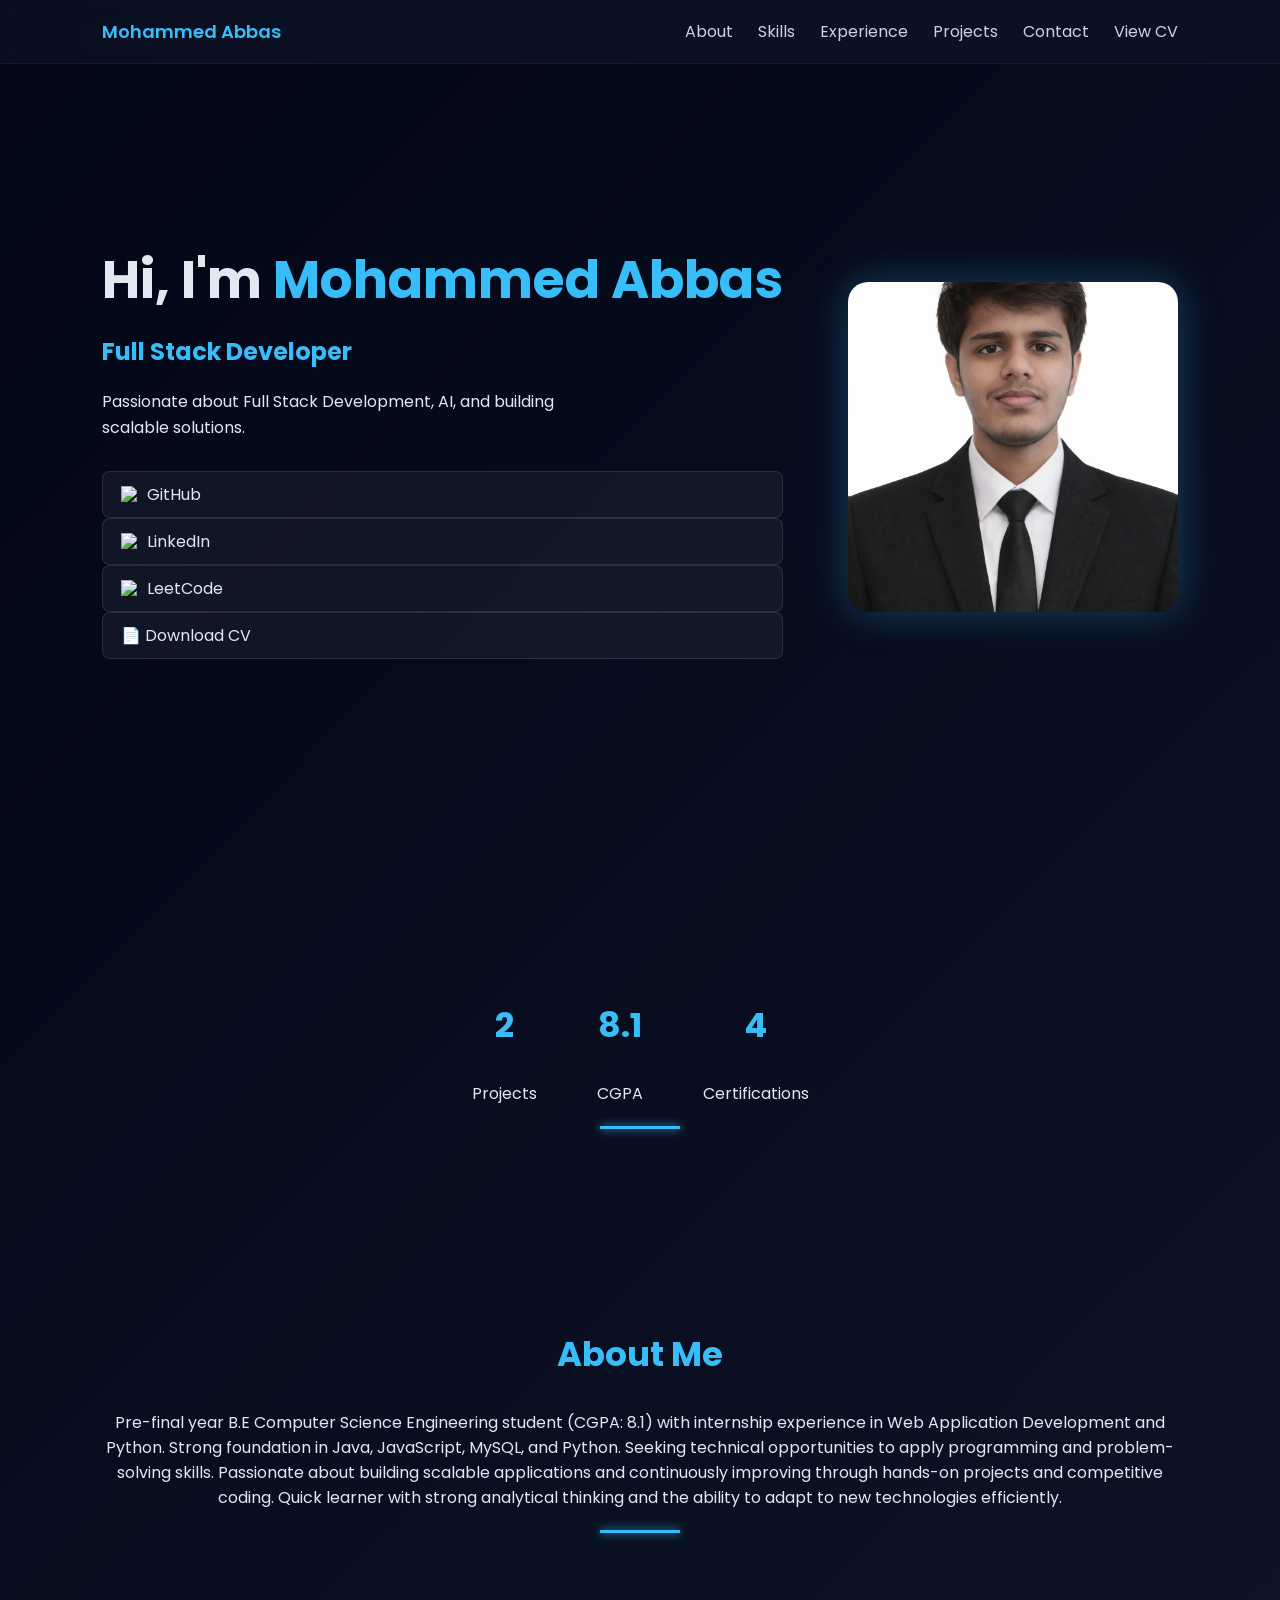
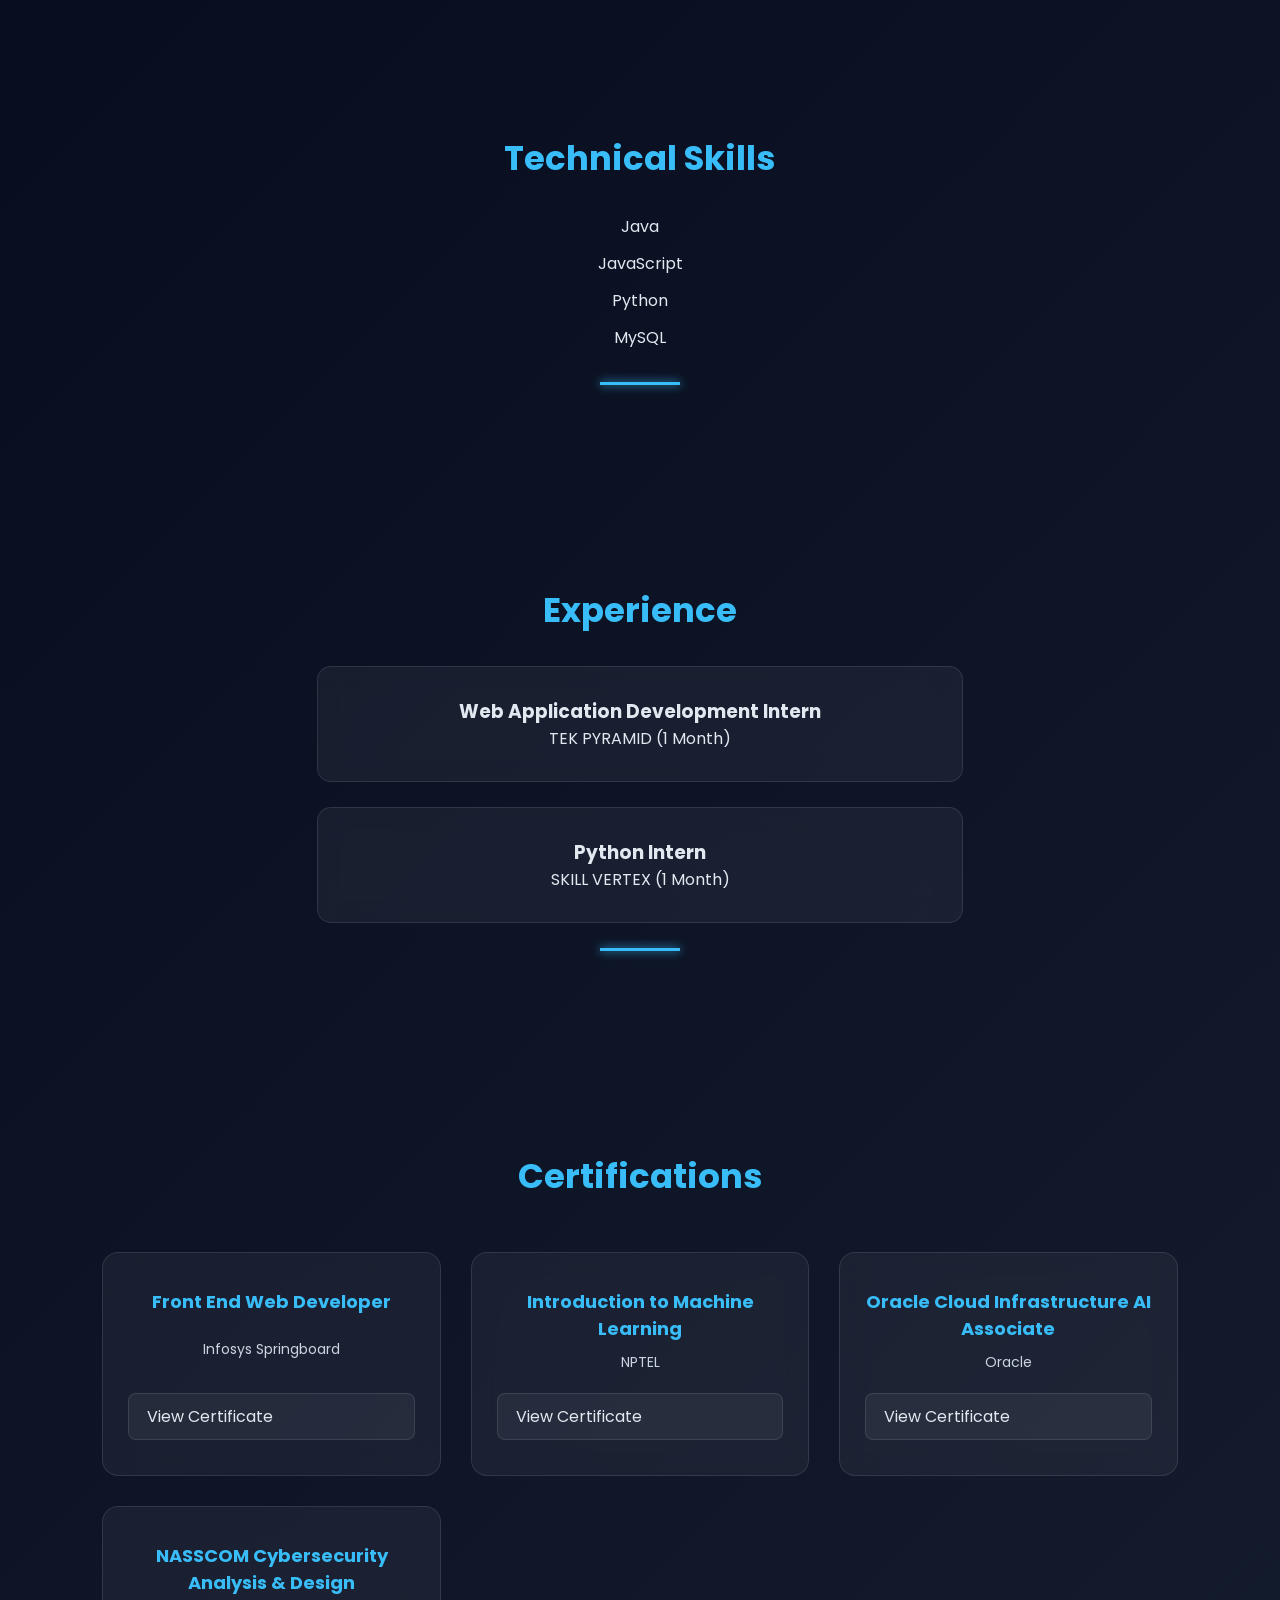
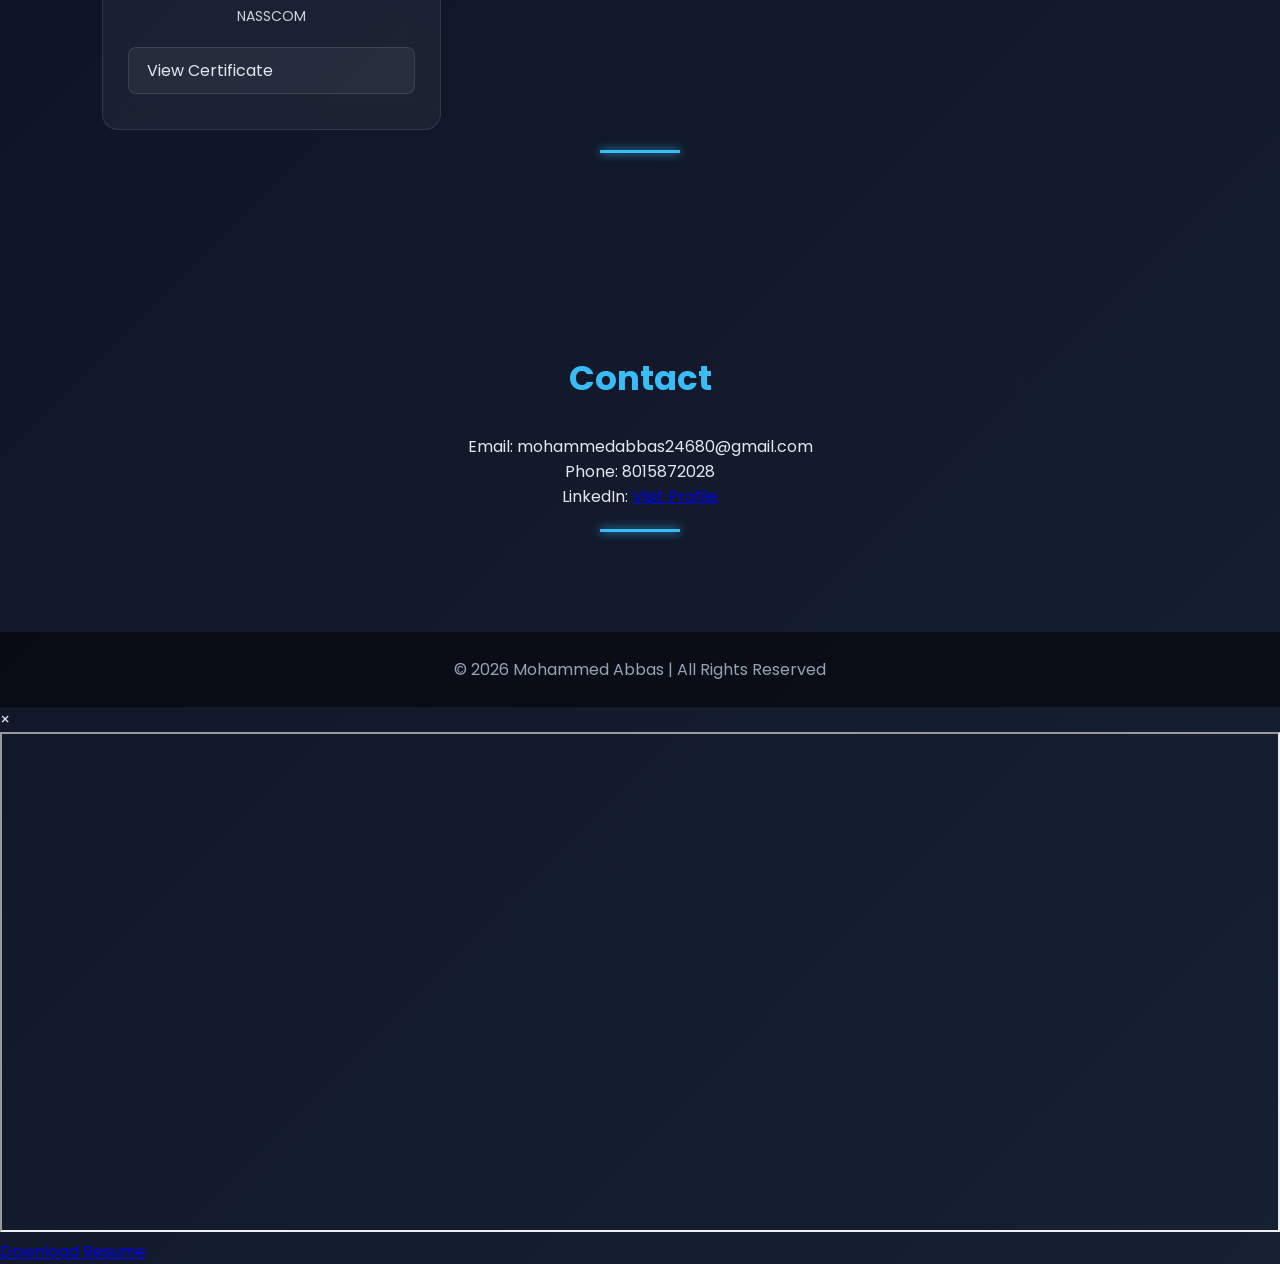
==== index.html @ f91d0873 "Add files via upload" ====
<!DOCTYPE html>
<html lang="en">
<head>
<meta charset="UTF-8">
<meta name="viewport" content="width=device-width, initial-scale=1.0">
<title>Mohammed Abbas | Portfolio</title>
<link rel="stylesheet" href="style.css">
<link href="https://fonts.googleapis.com/css2?family=Poppins:wght@300;400;500;600;700&display=swap" rel="stylesheet">
</head>

<body>

<header>
  <div class="logo">Mohammed Abbas</div>
  <nav>
    <a href="#about">About</a>
    <a href="#skills">Skills</a>
    <a href="#experience">Experience</a>
    <a href="projects.html">Projects</a>
    <a href="#contact">Contact</a>
    <a href="resume.pdf" target="_blank" >View CV</a>
  </nav>
</header>

<section class="hero fade">
  <div class="hero-text">
    <h1>Hi, I'm <span>Mohammed Abbas</span></h1>
    <h2><span id="typing"></span></h2>
    <p>Passionate about Full Stack Development, AI, and building scalable solutions.</p>

    <div class="hero-buttons">
  <a href="https://github.com/mohammedabbas24680-sys" target="_blank" class="btn-dark">
    <img src="https://cdn.jsdelivr.net/gh/devicons/devicon/icons/github/github-original.svg" width="18">
    GitHub
  </a>

  <a href="https://www.linkedin.com/in/mohammed-abbas-a27957293/" target="_blank" class="btn-dark">
    <img src="https://cdn.jsdelivr.net/gh/devicons/devicon/icons/linkedin/linkedin-original.svg" width="18">
    LinkedIn
  </a>

  <a href="https://leetcode.com/u/1KxoAAm0fr/" target="_blank" class="btn-dark">
    <img src="https://upload.wikimedia.org/wikipedia/commons/1/19/LeetCode_logo_black.png" width="18">
    LeetCode
  </a>

  <a href="resume.pdf" download class="btn-dark">
    📄 Download CV
  </a>
</div>
  </div>

  <div class="hero-image">
    <img src="profile.png" alt="Mohammed Abbas">
  </div>
</section>
<section class="section">
  <div style="display:flex; justify-content:center; gap:60px; flex-wrap:wrap;">
    
    <div>
      <h2 class="counter" data-target="2"></h2>
      <p>Projects</p>
    </div>

    <div>
      <h2 class="counter" data-target="8.1"></h2>
      <p>CGPA</p>
    </div>

    <div>
      <h2 class="counter" data-target="4"></h2>
      <p>Certifications</p>
    </div>

  </div>
</section>

<section id="about" class="section fade">
  <h2>About Me</h2>
  <p>
    Pre-final year B.E Computer Science Engineering student (CGPA: 8.1) with internship experience in Web Application Development and Python.
    Strong foundation in Java, JavaScript, MySQL, and Python. Seeking technical opportunities to apply programming and problem-solving skills.
    Passionate about building scalable applications and continuously improving through hands-on projects and competitive coding.
    Quick learner with strong analytical thinking and the ability to adapt to new technologies efficiently.
 </p>
</section>

<section id="skills" class="section light fade">
  <h2>Technical Skills</h2>

  <div class="skill-bar">
    <p>Java</p>
    <div class="bar"><div class="progress" data-width="85%"></div></div>
  </div>

  <div class="skill-bar">
    <p>JavaScript</p>
    <div class="bar"><div class="progress" data-width="80%"></div></div>
  </div>

  <div class="skill-bar">
    <p>Python</p>
    <div class="bar"><div class="progress" data-width="75%"></div></div>
  </div>

  <div class="skill-bar">
    <p>MySQL</p>
    <div class="bar"><div class="progress" data-width="70%"></div></div>
  </div>

</section>

<section id="experience" class="section fade">
  <h2>Experience</h2>

  <div class="card">
    <h3>Web Application Development Intern</h3>
    <p>TEK PYRAMID (1 Month)</p>
  </div>

  <div class="card">
    <h3>Python Intern</h3>
    <p>SKILL VERTEX (1 Month)</p>
  </div>

</section>
<section class="section">
  <h2>Certifications</h2>

  <div class="cert-grid">

    <div class="cert-card">
      <h3>Front End Web Developer</h3>
      <p>Infosys Springboard</p>
      <a href="cert1.pdf" target="_blank" class="btn-dark">View Certificate</a>
    </div>

    <div class="cert-card">
      <h3>Introduction to Machine Learning</h3>
      <p>NPTEL</p>
      <a href="cert2.pdf" target="_blank" class="btn-dark">View Certificate</a>
    </div>

    <div class="cert-card">
      <h3>Oracle Cloud Infrastructure AI Associate</h3>
      <p>Oracle</p>
      <a href="cert3.pdf" target="_blank" class="btn-dark">View Certificate</a>
    </div>

    <div class="cert-card">
      <h3>NASSCOM Cybersecurity Analysis & Design</h3>
      <p>NASSCOM</p>
      <a href="cert4.pdf" target="_blank" class="btn-dark">View Certificate</a>
    </div>

  </div>
</section>

<!-- <section id="projects" class="section light fade">
  <h2>Projects</h2>

  <div class="card">
    <h3>Music Streaming Web Application</h3>
    <p>Built using React & Firebase with authentication and album management features.</p>
  </div>

  <div class="card">
    <h3>Smart Waste Segregation</h3>
    <p>Real-time sensor integration with dashboard APIs for waste segregation.</p>
  </div>

</section> -->

<section id="contact" class="section fade">
  <h2>Contact</h2>
  <p>Email: mohammedabbas24680@gmail.com</p>
  <p>Phone: 8015872028</p>
  <p>
    LinkedIn:
    <a href="https://linkedin.com/in/mohammed-abbas-a-27957293" target="_blank">
      Visit Profile
    </a>
  </p>
</section>

<footer>
  © 2026 Mohammed Abbas | All Rights Reserved
</footer>

<div class="modal" id="resumeModal">
  <div class="modal-content">
    <span class="close">&times;</span>
    <iframe src="resume.pdf" width="100%" height="500px"></iframe>
    <a href="resume.pdf" download class="btn">Download Resume</a>
  </div>
</div>

<script src="script.js"></script>
</body>
</html>
---- style.css ----
* {
  margin: 0;
  padding: 0;
  box-sizing: border-box;
  font-family: 'Poppins', sans-serif;
  scroll-behavior: smooth;
}

body {
  background: linear-gradient(-45deg, #0f172a, #0b1120, #1e293b, #020617);
  background-size: 400% 400%;
  animation: gradientBG 12s ease infinite;
  color: #e2e8f0;
}

@keyframes gradientBG {
  0% { background-position: 0% 50%; }
  50% { background-position: 100% 50%; }
  100% { background-position: 0% 50%; }
}

/* ===== GLASS NAVBAR ===== */

header {
  display: flex;
  justify-content: space-between;
  align-items: center;
  padding: 18px 8%;
  position: fixed;
  width: 100%;
  backdrop-filter: blur(12px);
  background: rgba(15, 23, 42, 0.6);
  border-bottom: 1px solid rgba(255,255,255,0.05);
  z-index: 1000;
}

.logo {
  font-weight: 600;
  font-size: 18px;
  color: #38bdf8;
}

nav {
  display: flex;
  gap: 25px;
}

nav a {
  text-decoration: none;
  color: #cbd5e1;
  transition: 0.3s;
}

nav a:hover {
  color: #38bdf8;
}

/* ===== HERO ===== */

.hero {
  min-height: 100vh;
  display: flex;
  align-items: center;
  justify-content: space-between;
  padding: 140px 8%;
  gap: 60px;
}

.hero-text h1 {
  font-size: 52px;
  margin-bottom: 15px;
}

.hero-text span {
  color: #38bdf8;
}

.hero-text h2 {
  color: #94a3b8;
  margin-bottom: 20px;
}

.hero-text p {
  max-width: 520px;
  margin-bottom: 30px;
  line-height: 1.6;
}

/* ===== GLOW BUTTONS ===== */

.btn-dark {
  display: flex;
  align-items: center;
  gap: 8px;
  padding: 10px 18px;
  border-radius: 8px;
  background: rgba(255,255,255,0.05);
  border: 1px solid rgba(255,255,255,0.1);
  color: #e2e8f0;
  text-decoration: none;
  transition: 0.3s;
}

.btn-dark:hover {
  background: #38bdf8;
  color: black;
  box-shadow: 0 0 15px #38bdf8;
  transform: translateY(-4px);
}

/* ===== FLOATING IMAGE ===== */

.hero-image img {
  width: 330px;
  height: 330px;
  object-fit: cover;
  border-radius: 20px;
  box-shadow: 0 0 40px rgba(56,189,248,0.3);
  animation: float 4s ease-in-out infinite;
}

@keyframes float {
  0% { transform: translateY(0px); }
  50% { transform: translateY(-20px); }
  100% { transform: translateY(0px); }
}

/* ===== SECTIONS ===== */

.section {
  padding: 100px 8%;
  text-align: center;
}

.section h2 {
  font-size: 34px;
  color: #38bdf8;
  margin-bottom: 30px;
}

/* ===== PREMIUM CARDS ===== */

.card {
  background: rgba(255,255,255,0.05);
  backdrop-filter: blur(12px);
  border: 1px solid rgba(255,255,255,0.1);
  padding: 30px;
  margin: 25px auto;
  width: 60%;
  border-radius: 14px;
  transition: 0.4s;
}

.card:hover {
  transform: translateY(-10px) scale(1.02);
  box-shadow: 0 0 25px rgba(56,189,248,0.3);
}
.progress {
  height: 12px;
  width: 0;
  background: linear-gradient(90deg, #38bdf8, #6366f1);
  box-shadow: 0 0 15px #38bdf8;
  transition: 2s;
}
.section::after {
  content: "";
  display: block;
  width: 80px;
  height: 3px;
  margin: 20px auto 0;
  background: #38bdf8;
  box-shadow: 0 0 10px #38bdf8;
}
.cert-grid {
  display: grid;
  grid-template-columns: repeat(auto-fit, minmax(280px, 1fr));
  gap: 30px;
  margin-top: 50px;
}

.cert-card {
  background: rgba(255,255,255,0.05);
  padding: 35px 25px;
  border-radius: 16px;
  backdrop-filter: blur(12px);
  border: 1px solid rgba(255,255,255,0.1);
  transition: 0.3s ease;
  display: flex;
  flex-direction: column;
  justify-content: space-between;
  min-height: 220px;
  text-align: center;
}

.cert-card h3 {
  font-size: 18px;
  margin-bottom: 10px;
  color: #38bdf8;
}

.cert-card p {
  font-size: 14px;
  margin-bottom: 20px;
  color: #cbd5e1;
}

.cert-card:hover {
  transform: translateY(-8px);
  box-shadow: 0 0 25px rgba(56,189,248,0.3);
}

/* ===== FOOTER ===== */

footer {
  text-align: center;
  padding: 25px;
  background: rgba(0,0,0,0.5);
  color: #94a3b8;
}

/* ===== RESPONSIVE ===== */

@media(max-width: 900px) {
  .hero {
    flex-direction: column;
    text-align: center;
  }

  .card {
    width: 90%;
  }

  .hero-image img {
    width: 250px;
    height: 250px;
  }
}
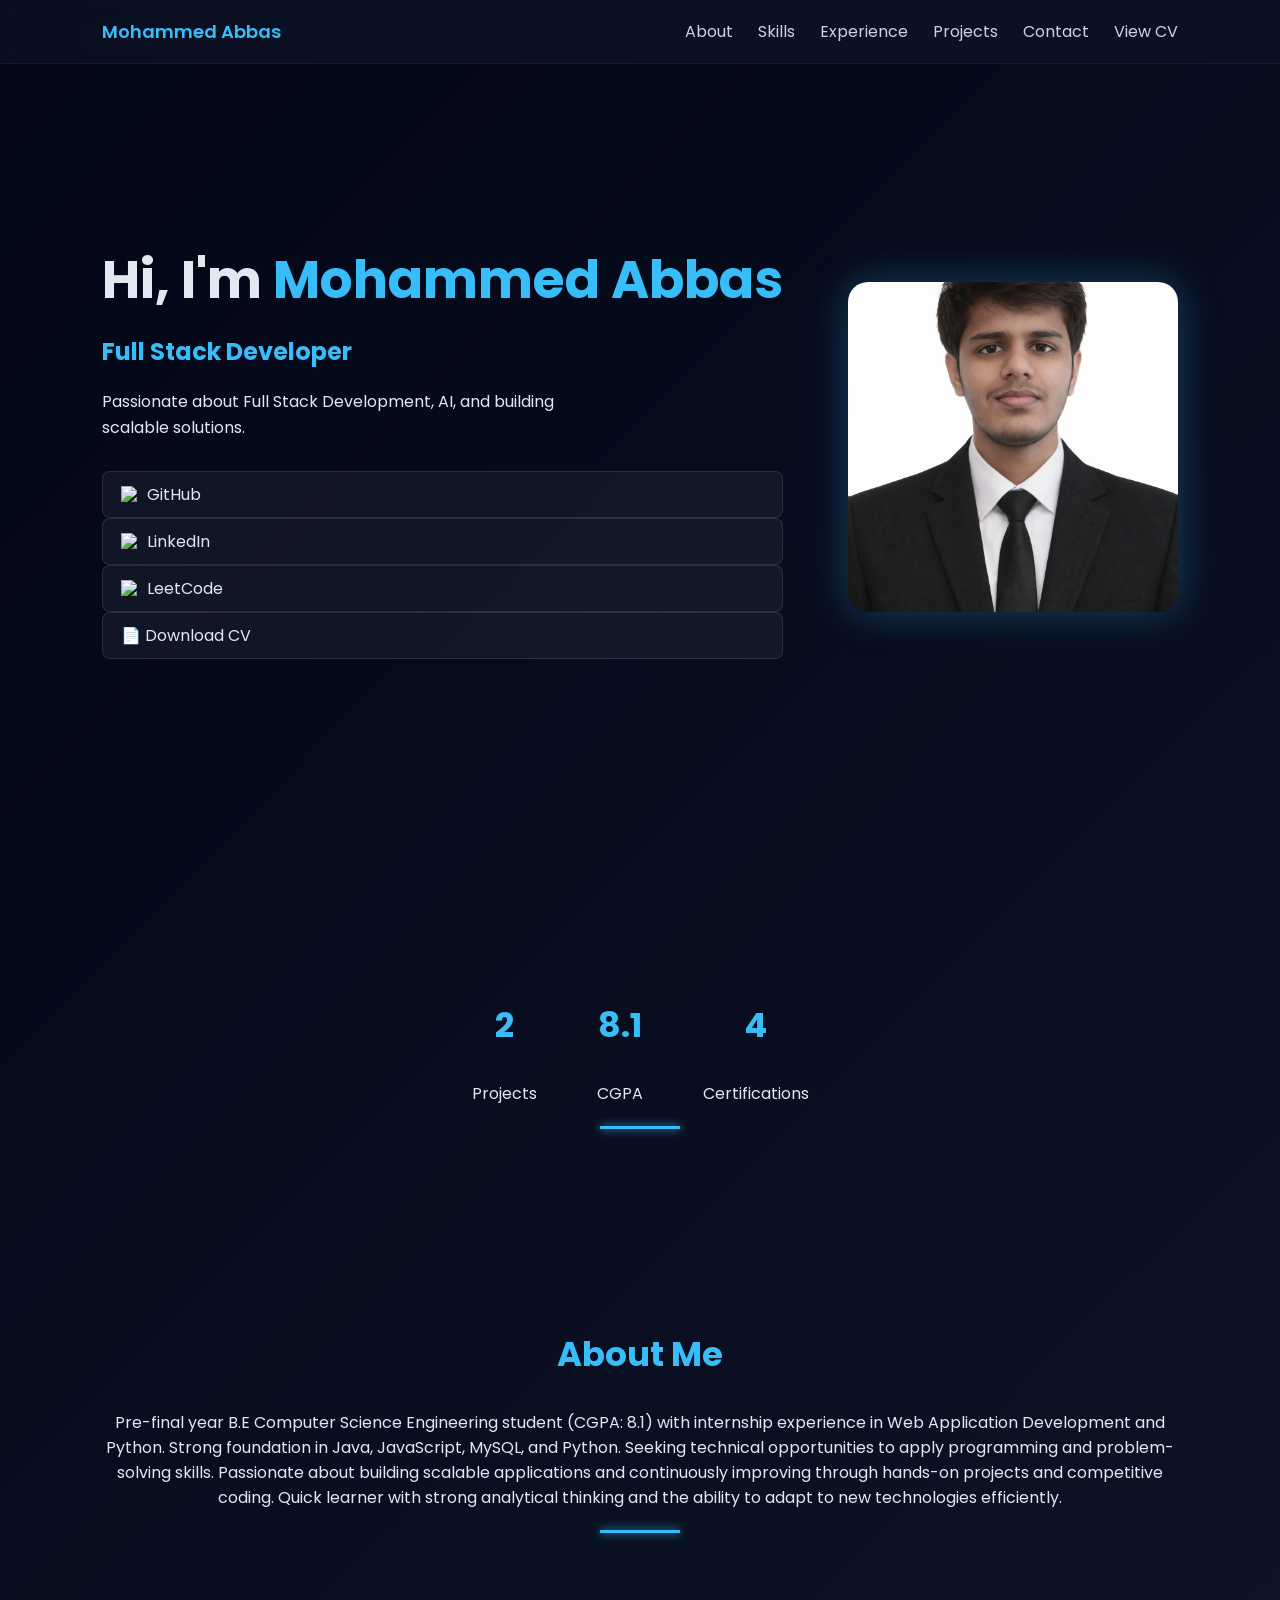
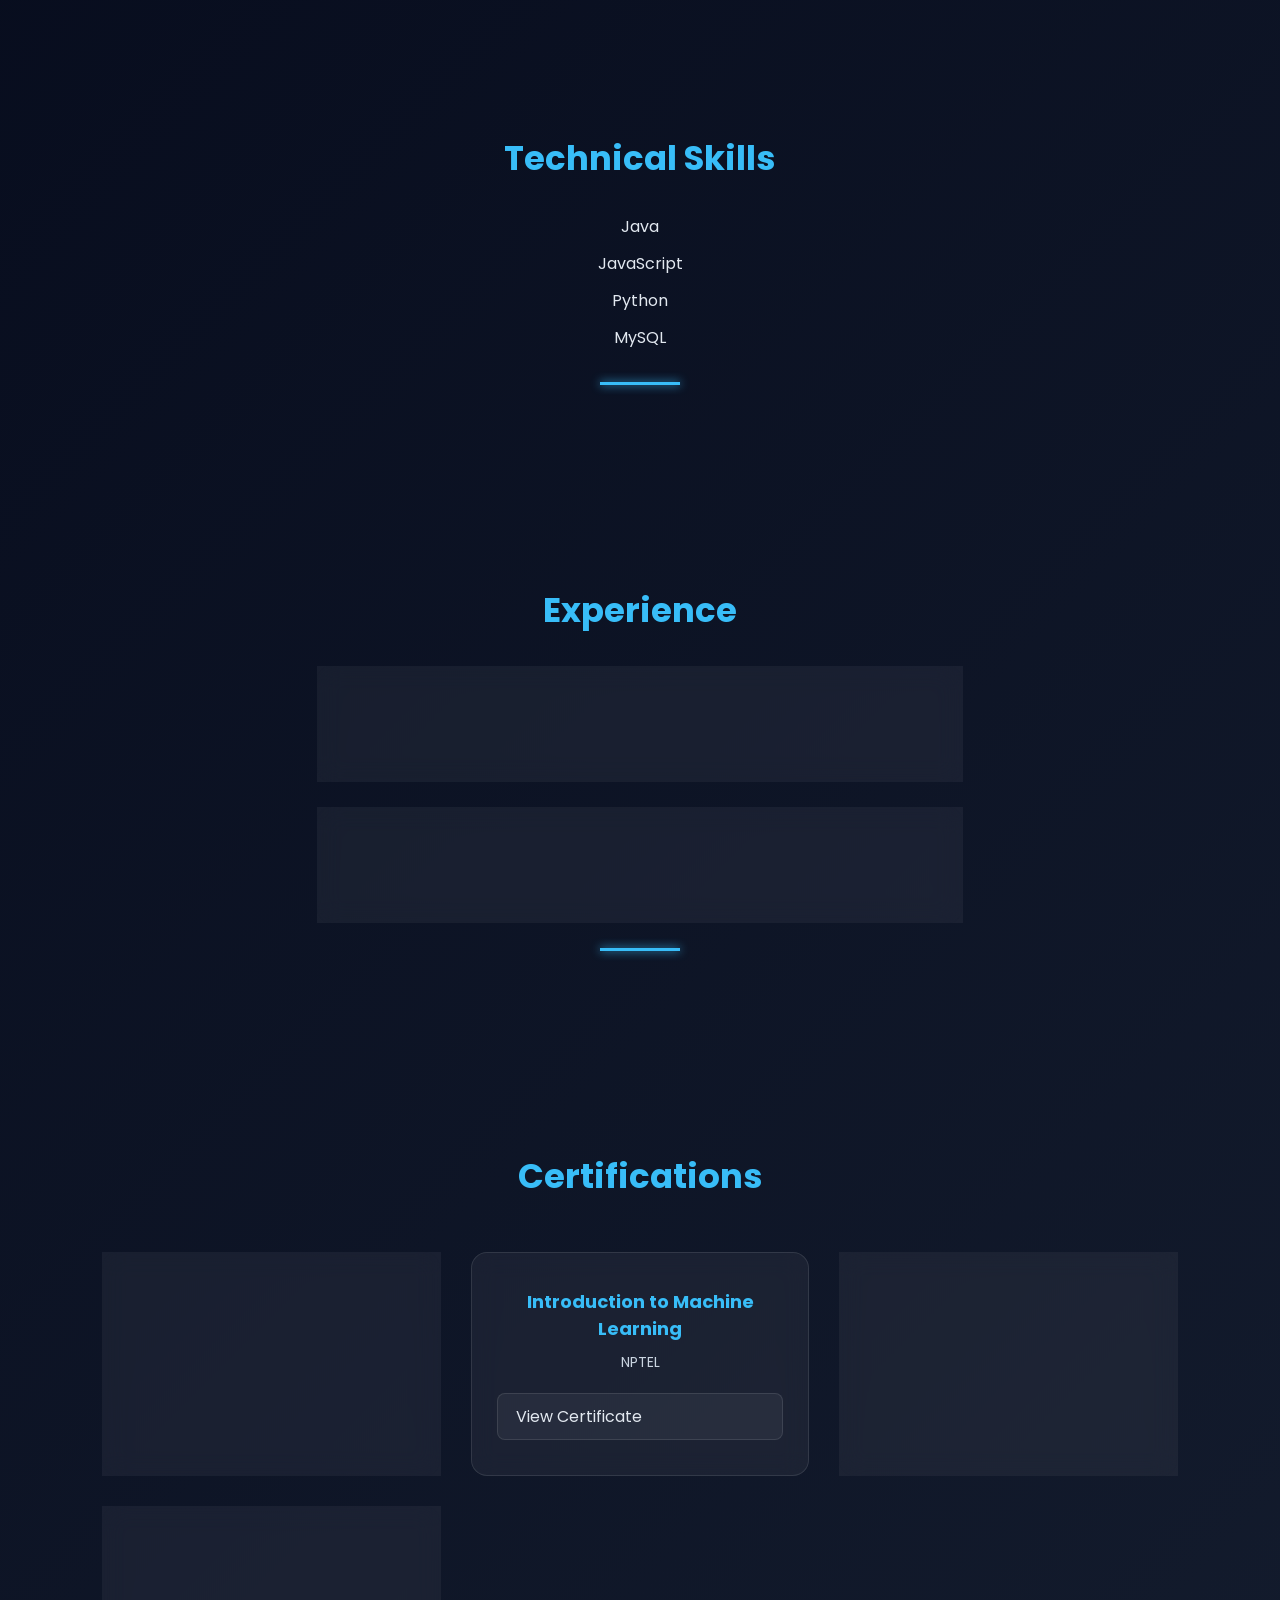
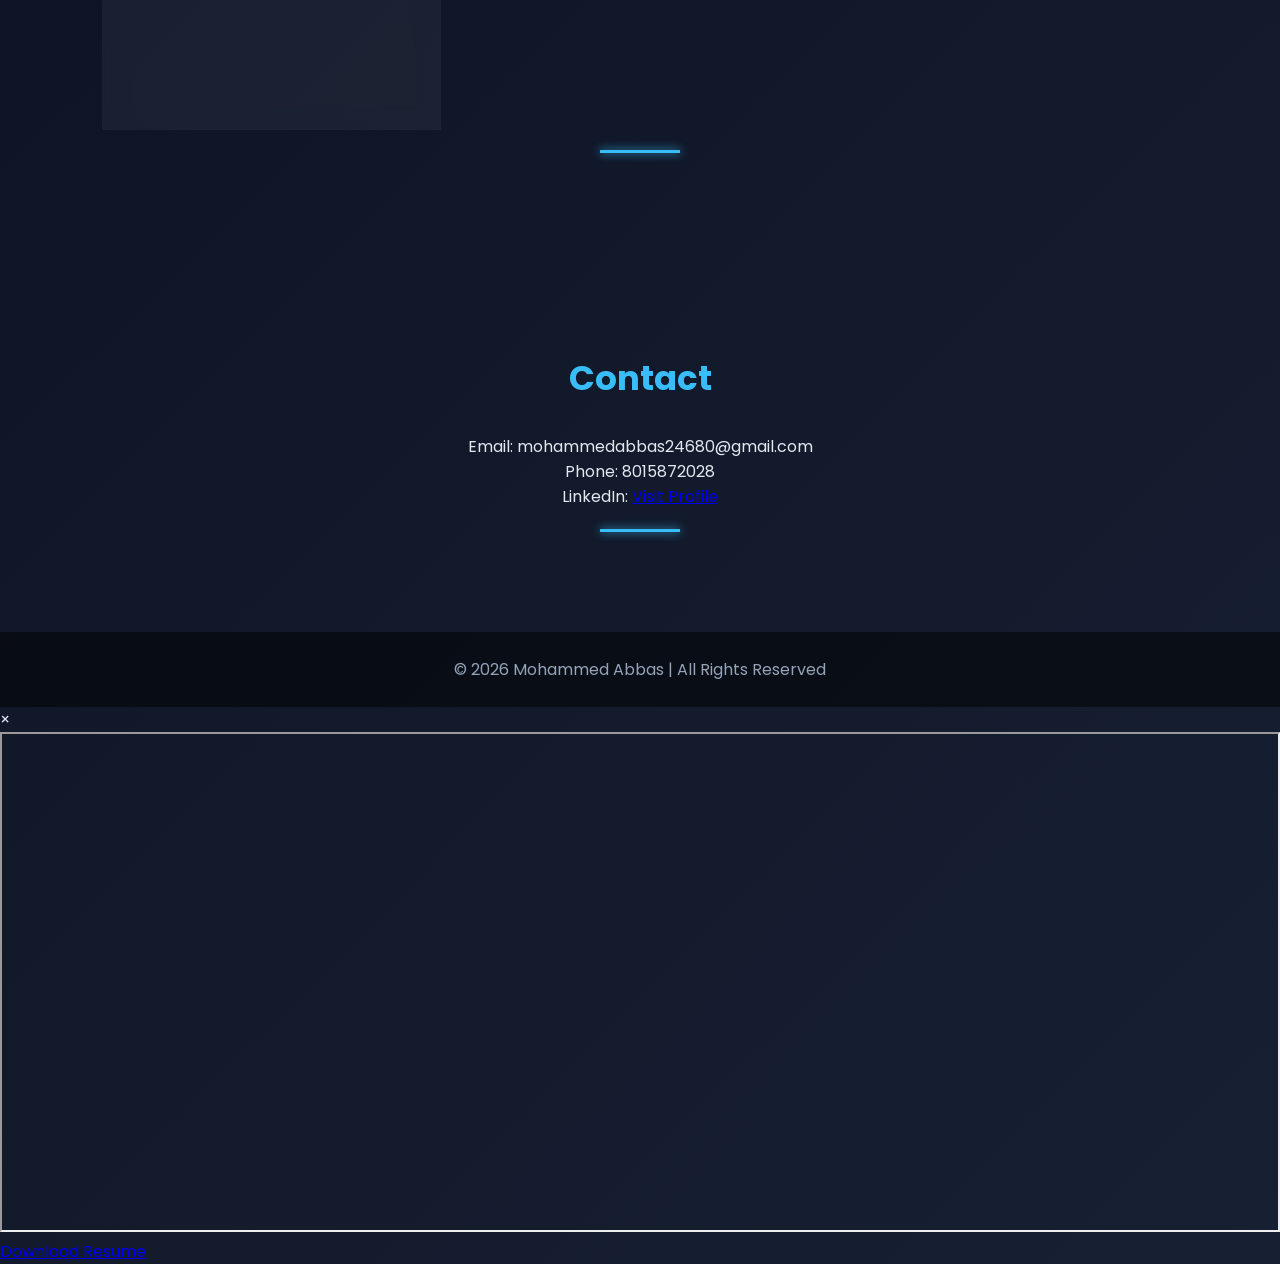
==== commit 6ff24956: "Fix HTML encoding issues in index.html" ====
--- a/index.html
+++ b/index.html
@@ -132,25 +132,25 @@
     <div class="cert-card">
       <h3>Front End Web Developer</h3>
       <p>Infosys Springboard</p>
-      <a href="cert1.pdf" target="_blank" class="btn-dark">View Certificate</a>
+      <a href="Infosys.pdf" target="_blank" class="btn-dark">View Certificate</a>
     </div>
 
     <div class="cert-card">
       <h3>Introduction to Machine Learning</h3>
       <p>NPTEL</p>
-      <a href="cert2.pdf" target="_blank" class="btn-dark">View Certificate</a>
+      <a href="NPTEL.pdf" target="_blank" class="btn-dark">View Certificate</a>
     </div>
 
     <div class="cert-card">
       <h3>Oracle Cloud Infrastructure AI Associate</h3>
       <p>Oracle</p>
-      <a href="cert3.pdf" target="_blank" class="btn-dark">View Certificate</a>
+      <a href="Oracle.pdf" target="_blank" class="btn-dark">View Certificate</a>
     </div>
 
     <div class="cert-card">
       <h3>NASSCOM Cybersecurity Analysis & Design</h3>
       <p>NASSCOM</p>
-      <a href="cert4.pdf" target="_blank" class="btn-dark">View Certificate</a>
+      <a href="NASSCOM.pdf" target="_blank" class="btn-dark">View Certificate</a>
     </div>
 
   </div>
@@ -197,4 +197,5 @@
 
 <script src="script.js"></script>
 </body>
-</html>+
+</html>
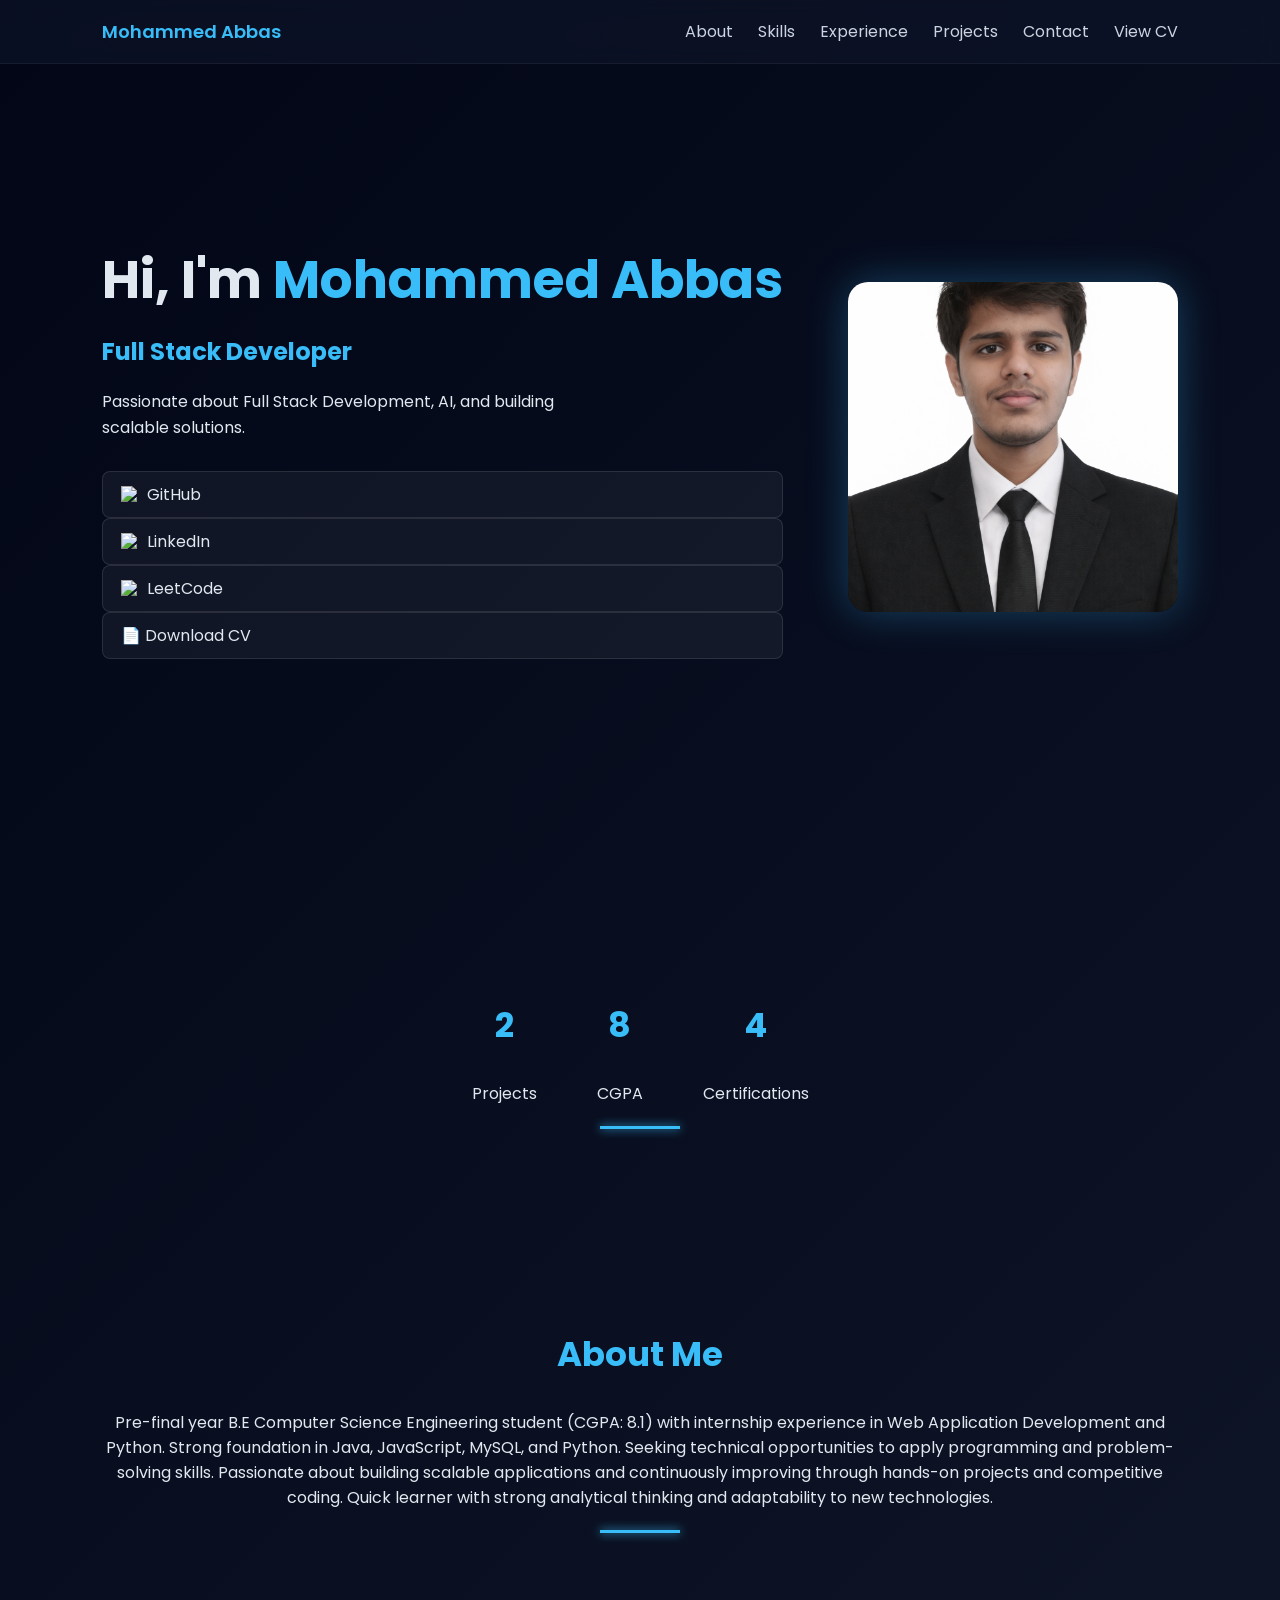
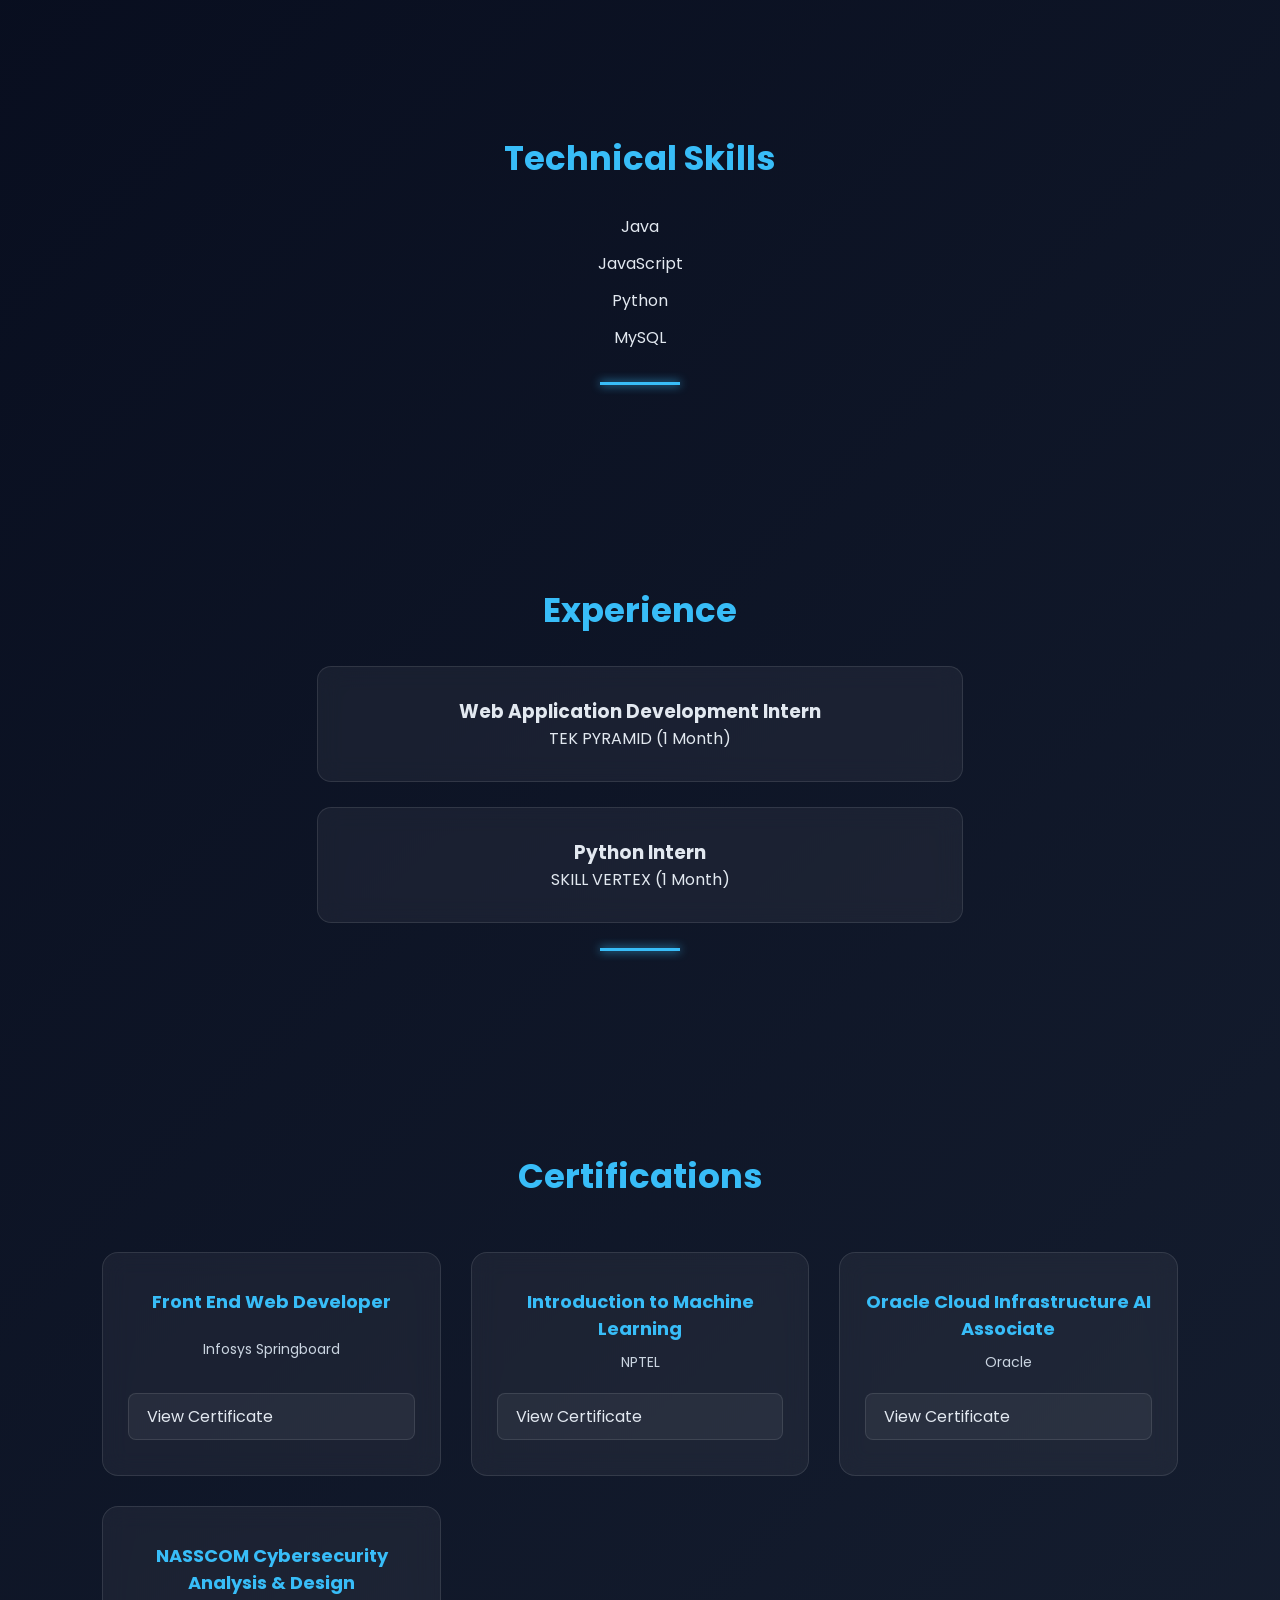
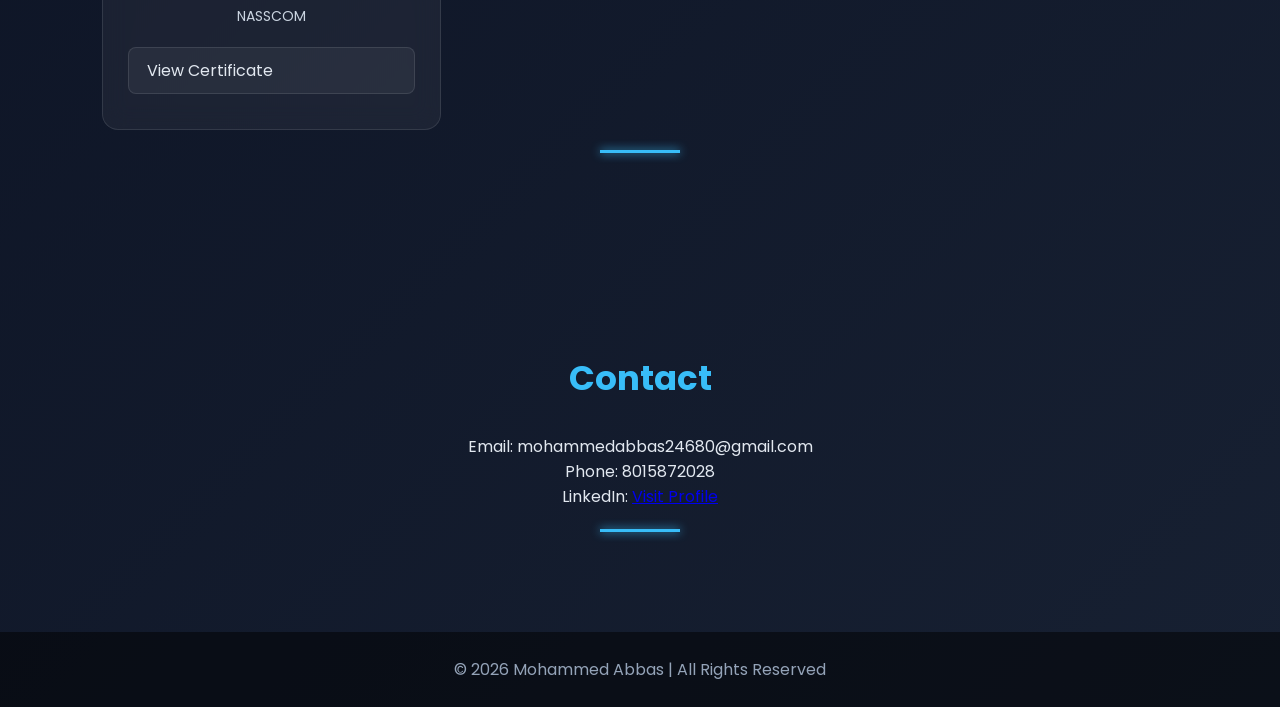
==== commit 491b6a94: "Fix formatting issues in index.html" ====
--- a/index.html
+++ b/index.html
@@ -18,74 +18,75 @@
     <a href="#experience">Experience</a>
     <a href="projects.html">Projects</a>
     <a href="#contact">Contact</a>
-    <a href="resume.pdf" target="_blank" >View CV</a>
+    <a href="resume.pdf" target="_blank">View CV</a>
   </nav>
 </header>
 
-<section class="hero fade">
+<section class="hero">
   <div class="hero-text">
     <h1>Hi, I'm <span>Mohammed Abbas</span></h1>
     <h2><span id="typing"></span></h2>
-    <p>Passionate about Full Stack Development, AI, and building scalable solutions.</p>
+    <p>
+      Passionate about Full Stack Development, AI, and building scalable solutions.
+    </p>
 
     <div class="hero-buttons">
-  <a href="https://github.com/mohammedabbas24680-sys" target="_blank" class="btn-dark">
-    <img src="https://cdn.jsdelivr.net/gh/devicons/devicon/icons/github/github-original.svg" width="18">
-    GitHub
-  </a>
+      <a href="https://github.com/mohammedabbas24680-sys" target="_blank" class="btn-dark">
+        <img src="https://cdn.jsdelivr.net/gh/devicons/devicon/icons/github/github-original.svg" width="18">
+        GitHub
+      </a>
 
-  <a href="https://www.linkedin.com/in/mohammed-abbas-a27957293/" target="_blank" class="btn-dark">
-    <img src="https://cdn.jsdelivr.net/gh/devicons/devicon/icons/linkedin/linkedin-original.svg" width="18">
-    LinkedIn
-  </a>
+      <a href="https://www.linkedin.com/in/mohammed-abbas-a-27957293/" target="_blank" class="btn-dark">
+        <img src="https://cdn.jsdelivr.net/gh/devicons/devicon/icons/linkedin/linkedin-original.svg" width="18">
+        LinkedIn
+      </a>
 
-  <a href="https://leetcode.com/u/1KxoAAm0fr/" target="_blank" class="btn-dark">
-    <img src="https://upload.wikimedia.org/wikipedia/commons/1/19/LeetCode_logo_black.png" width="18">
-    LeetCode
-  </a>
+      <a href="https://leetcode.com/u/1KxoAAm0fr/" target="_blank" class="btn-dark">
+        <img src="https://upload.wikimedia.org/wikipedia/commons/1/19/LeetCode_logo_black.png" width="18">
+        LeetCode
+      </a>
 
-  <a href="resume.pdf" download class="btn-dark">
-    📄 Download CV
-  </a>
-</div>
+      <a href="resume.pdf" download class="btn-dark">
+        📄 Download CV
+      </a>
+    </div>
   </div>
 
   <div class="hero-image">
     <img src="profile.png" alt="Mohammed Abbas">
   </div>
 </section>
+
 <section class="section">
   <div style="display:flex; justify-content:center; gap:60px; flex-wrap:wrap;">
-    
     <div>
-      <h2 class="counter" data-target="2"></h2>
+      <h2 class="counter" data-target="2">0</h2>
       <p>Projects</p>
     </div>
 
     <div>
-      <h2 class="counter" data-target="8.1"></h2>
+      <h2 class="counter" data-target="8">0</h2>
       <p>CGPA</p>
     </div>
 
     <div>
-      <h2 class="counter" data-target="4"></h2>
+      <h2 class="counter" data-target="4">0</h2>
       <p>Certifications</p>
     </div>
-
   </div>
 </section>
 
-<section id="about" class="section fade">
+<section id="about" class="section">
   <h2>About Me</h2>
   <p>
     Pre-final year B.E Computer Science Engineering student (CGPA: 8.1) with internship experience in Web Application Development and Python.
     Strong foundation in Java, JavaScript, MySQL, and Python. Seeking technical opportunities to apply programming and problem-solving skills.
     Passionate about building scalable applications and continuously improving through hands-on projects and competitive coding.
-    Quick learner with strong analytical thinking and the ability to adapt to new technologies efficiently.
- </p>
+    Quick learner with strong analytical thinking and adaptability to new technologies.
+  </p>
 </section>
 
-<section id="skills" class="section light fade">
+<section id="skills" class="section">
   <h2>Technical Skills</h2>
 
   <div class="skill-bar">
@@ -107,10 +108,9 @@
     <p>MySQL</p>
     <div class="bar"><div class="progress" data-width="70%"></div></div>
   </div>
-
 </section>
 
-<section id="experience" class="section fade">
+<section id="experience" class="section">
   <h2>Experience</h2>
 
   <div class="card">
@@ -122,8 +122,8 @@
     <h3>Python Intern</h3>
     <p>SKILL VERTEX (1 Month)</p>
   </div>
+</section>
 
-</section>
 <section class="section">
   <h2>Certifications</h2>
 
@@ -132,52 +132,45 @@
     <div class="cert-card">
       <h3>Front End Web Developer</h3>
       <p>Infosys Springboard</p>
-      <a href="Infosys.pdf" target="_blank" class="btn-dark">View Certificate</a>
+      <a href="Infosys.pdf" target="_blank" class="btn-dark">
+        View Certificate
+      </a>
     </div>
 
     <div class="cert-card">
       <h3>Introduction to Machine Learning</h3>
       <p>NPTEL</p>
-      <a href="NPTEL.pdf" target="_blank" class="btn-dark">View Certificate</a>
+      <a href="NPTEL.pdf" target="_blank" class="btn-dark">
+        View Certificate
+      </a>
     </div>
 
     <div class="cert-card">
       <h3>Oracle Cloud Infrastructure AI Associate</h3>
       <p>Oracle</p>
-      <a href="Oracle.pdf" target="_blank" class="btn-dark">View Certificate</a>
+      <a href="Oracle.pdf" target="_blank" class="btn-dark">
+        View Certificate
+      </a>
     </div>
 
     <div class="cert-card">
       <h3>NASSCOM Cybersecurity Analysis & Design</h3>
       <p>NASSCOM</p>
-      <a href="NASSCOM.pdf" target="_blank" class="btn-dark">View Certificate</a>
+      <a href="NASSCOM.pdf" target="_blank" class="btn-dark">
+        View Certificate
+      </a>
     </div>
 
   </div>
 </section>
 
-<!-- <section id="projects" class="section light fade">
-  <h2>Projects</h2>
-
-  <div class="card">
-    <h3>Music Streaming Web Application</h3>
-    <p>Built using React & Firebase with authentication and album management features.</p>
-  </div>
-
-  <div class="card">
-    <h3>Smart Waste Segregation</h3>
-    <p>Real-time sensor integration with dashboard APIs for waste segregation.</p>
-  </div>
-
-</section> -->
-
-<section id="contact" class="section fade">
+<section id="contact" class="section">
   <h2>Contact</h2>
   <p>Email: mohammedabbas24680@gmail.com</p>
   <p>Phone: 8015872028</p>
   <p>
     LinkedIn:
-    <a href="https://linkedin.com/in/mohammed-abbas-a-27957293" target="_blank">
+    <a href="https://www.linkedin.com/in/mohammed-abbas-a-27957293/" target="_blank">
       Visit Profile
     </a>
   </p>
@@ -187,15 +180,6 @@
   © 2026 Mohammed Abbas | All Rights Reserved
 </footer>
 
-<div class="modal" id="resumeModal">
-  <div class="modal-content">
-    <span class="close">&times;</span>
-    <iframe src="resume.pdf" width="100%" height="500px"></iframe>
-    <a href="resume.pdf" download class="btn">Download Resume</a>
-  </div>
-</div>
-
 <script src="script.js"></script>
 </body>
-
 </html>
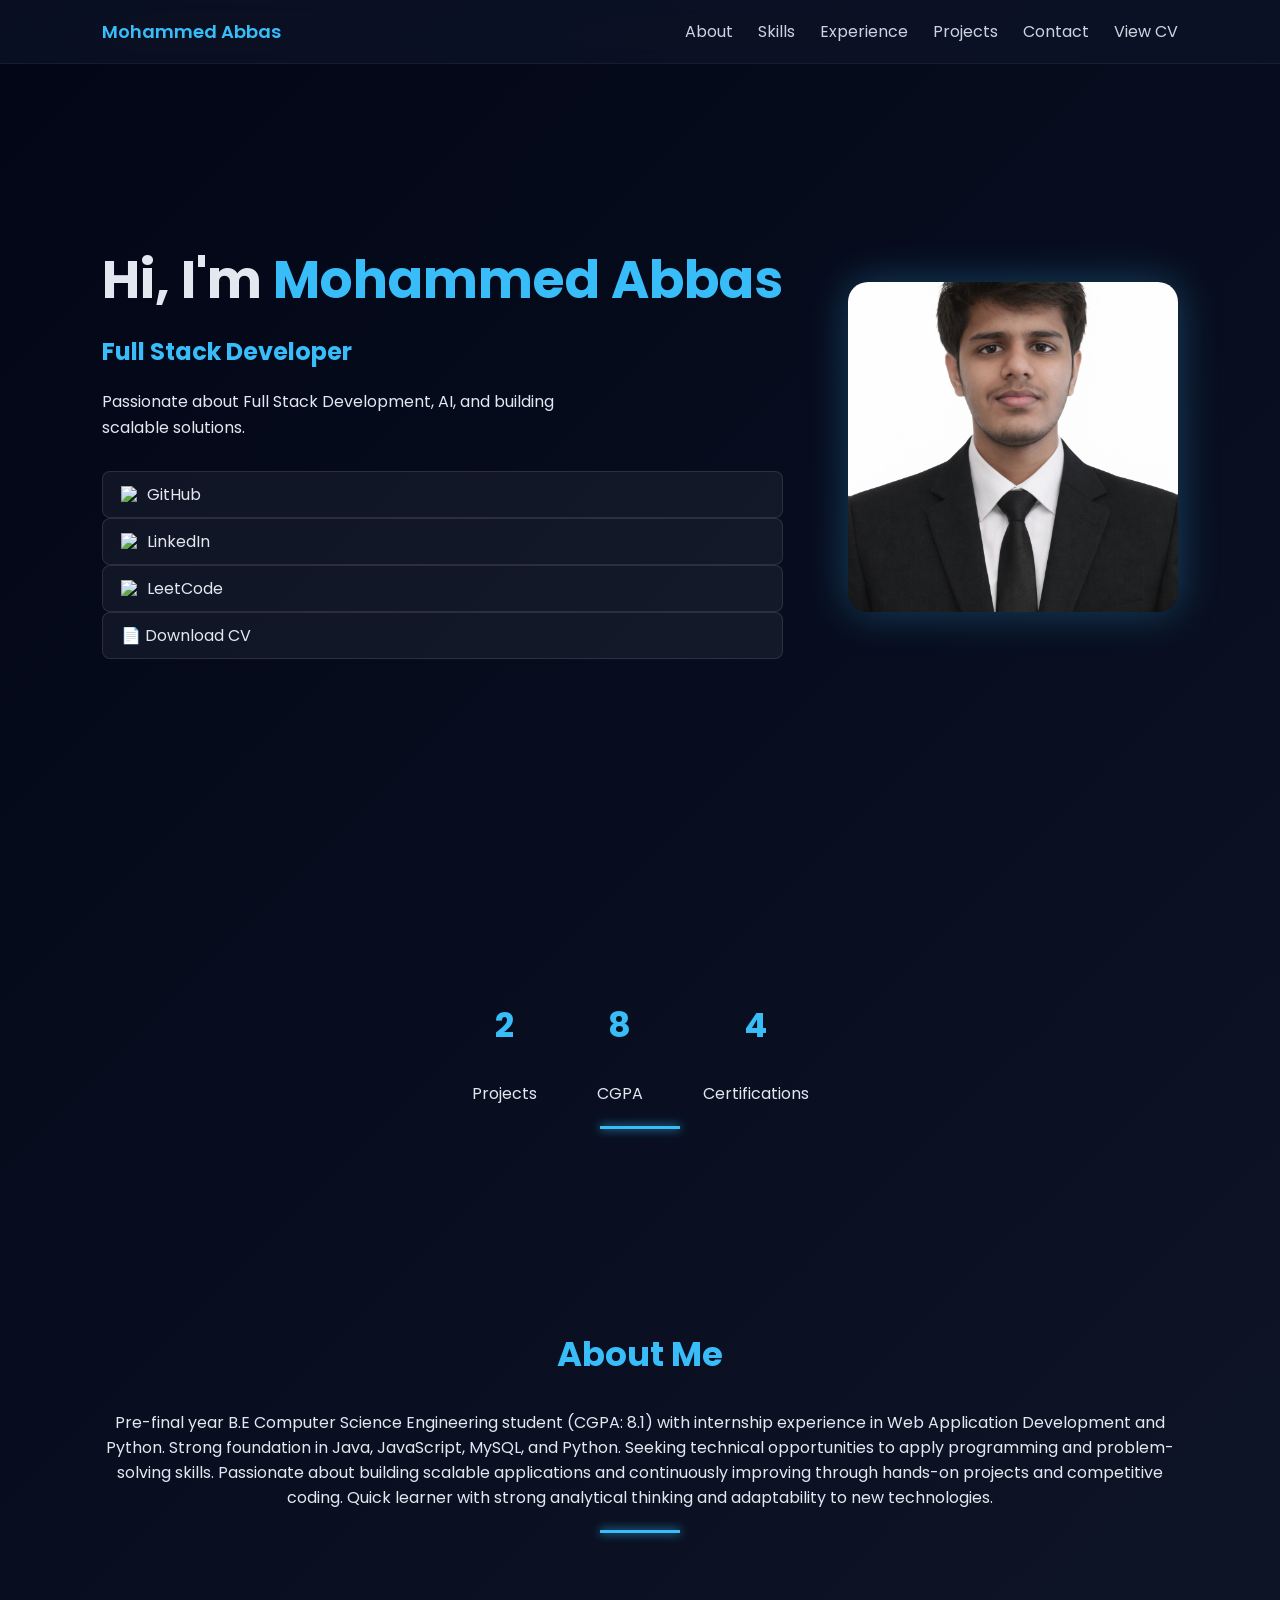
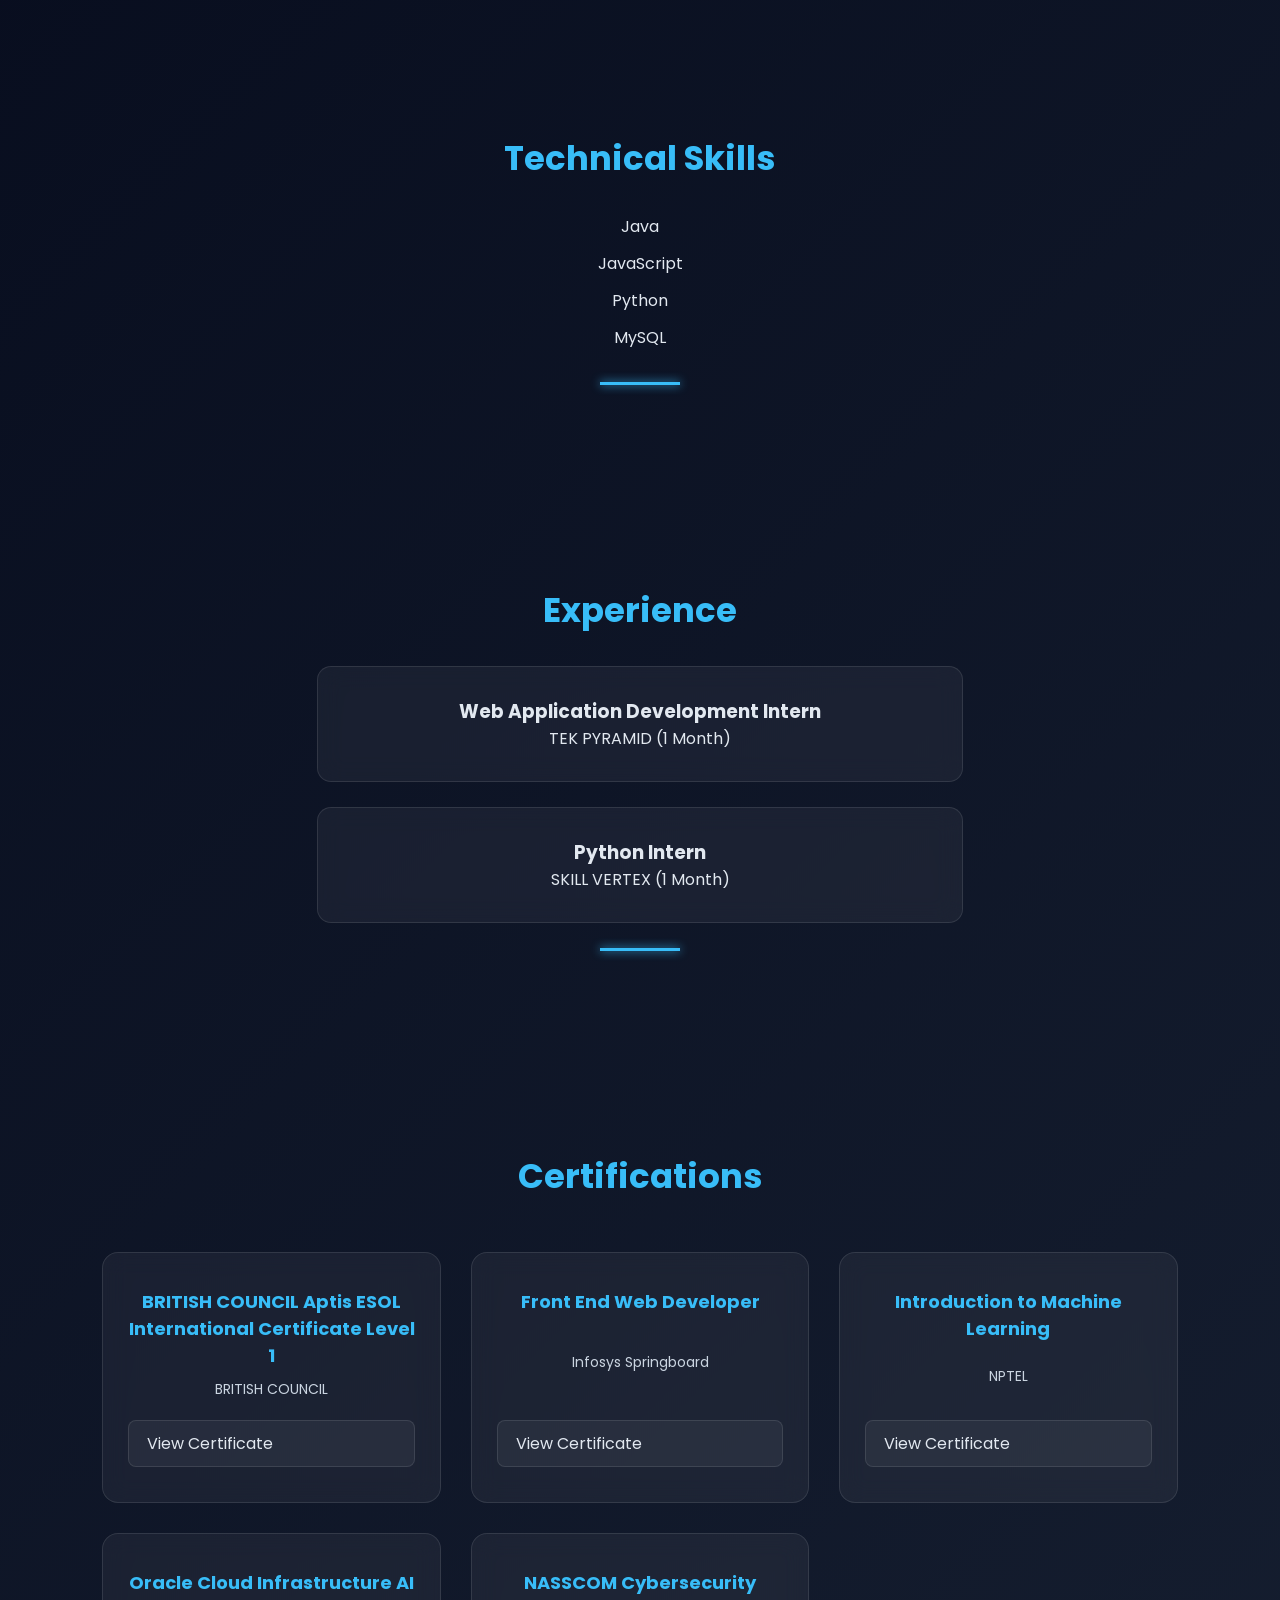
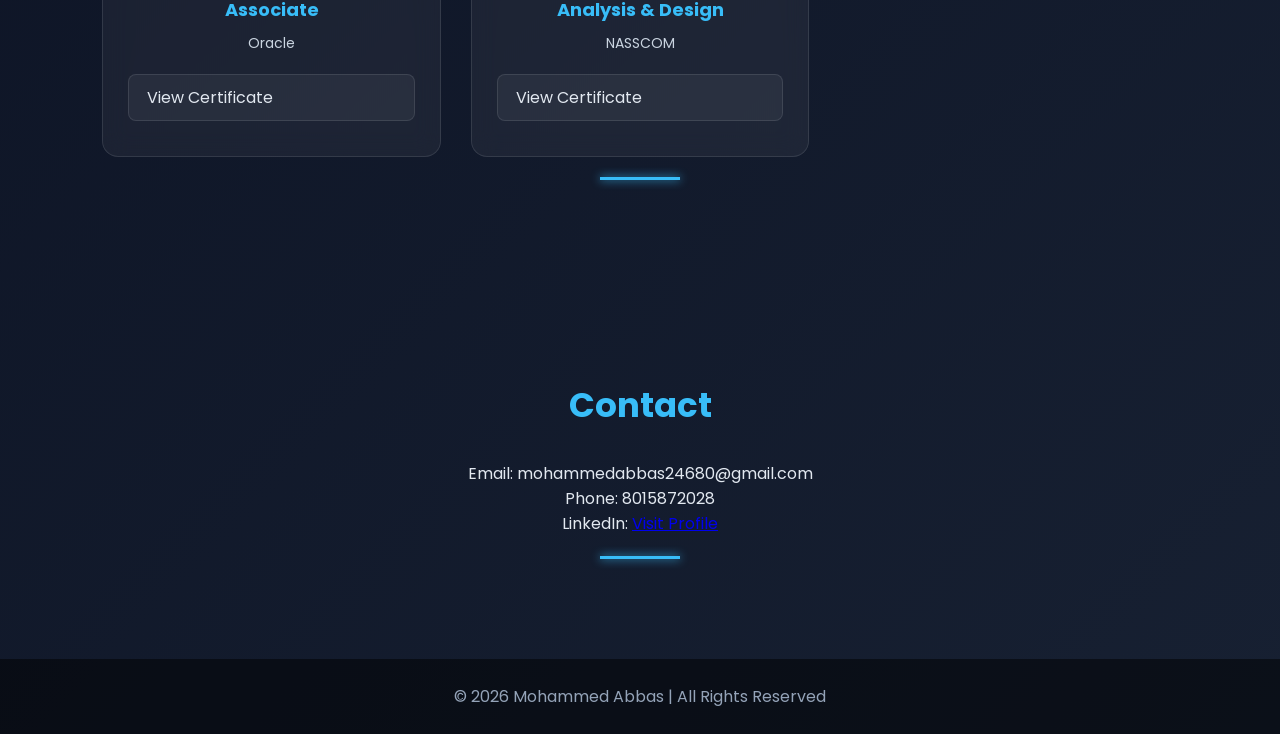
==== commit 899fb7a8: "Update index.html" ====
--- a/index.html
+++ b/index.html
@@ -130,6 +130,14 @@
   <div class="cert-grid">
 
     <div class="cert-card">
+      <h3>BRITISH COUNCIL Aptis ESOL International Certificate Level 1</h3>
+      <p>BRITISH COUNCIL</p>
+      <a href="BritishCouncil.pdf" target="_blank" class="btn-dark">
+        View Certificate
+      </a>
+    </div>
+
+    <div class="cert-card">
       <h3>Front End Web Developer</h3>
       <p>Infosys Springboard</p>
       <a href="Infosys.pdf" target="_blank" class="btn-dark">
@@ -183,3 +191,4 @@
 <script src="script.js"></script>
 </body>
 </html>
+
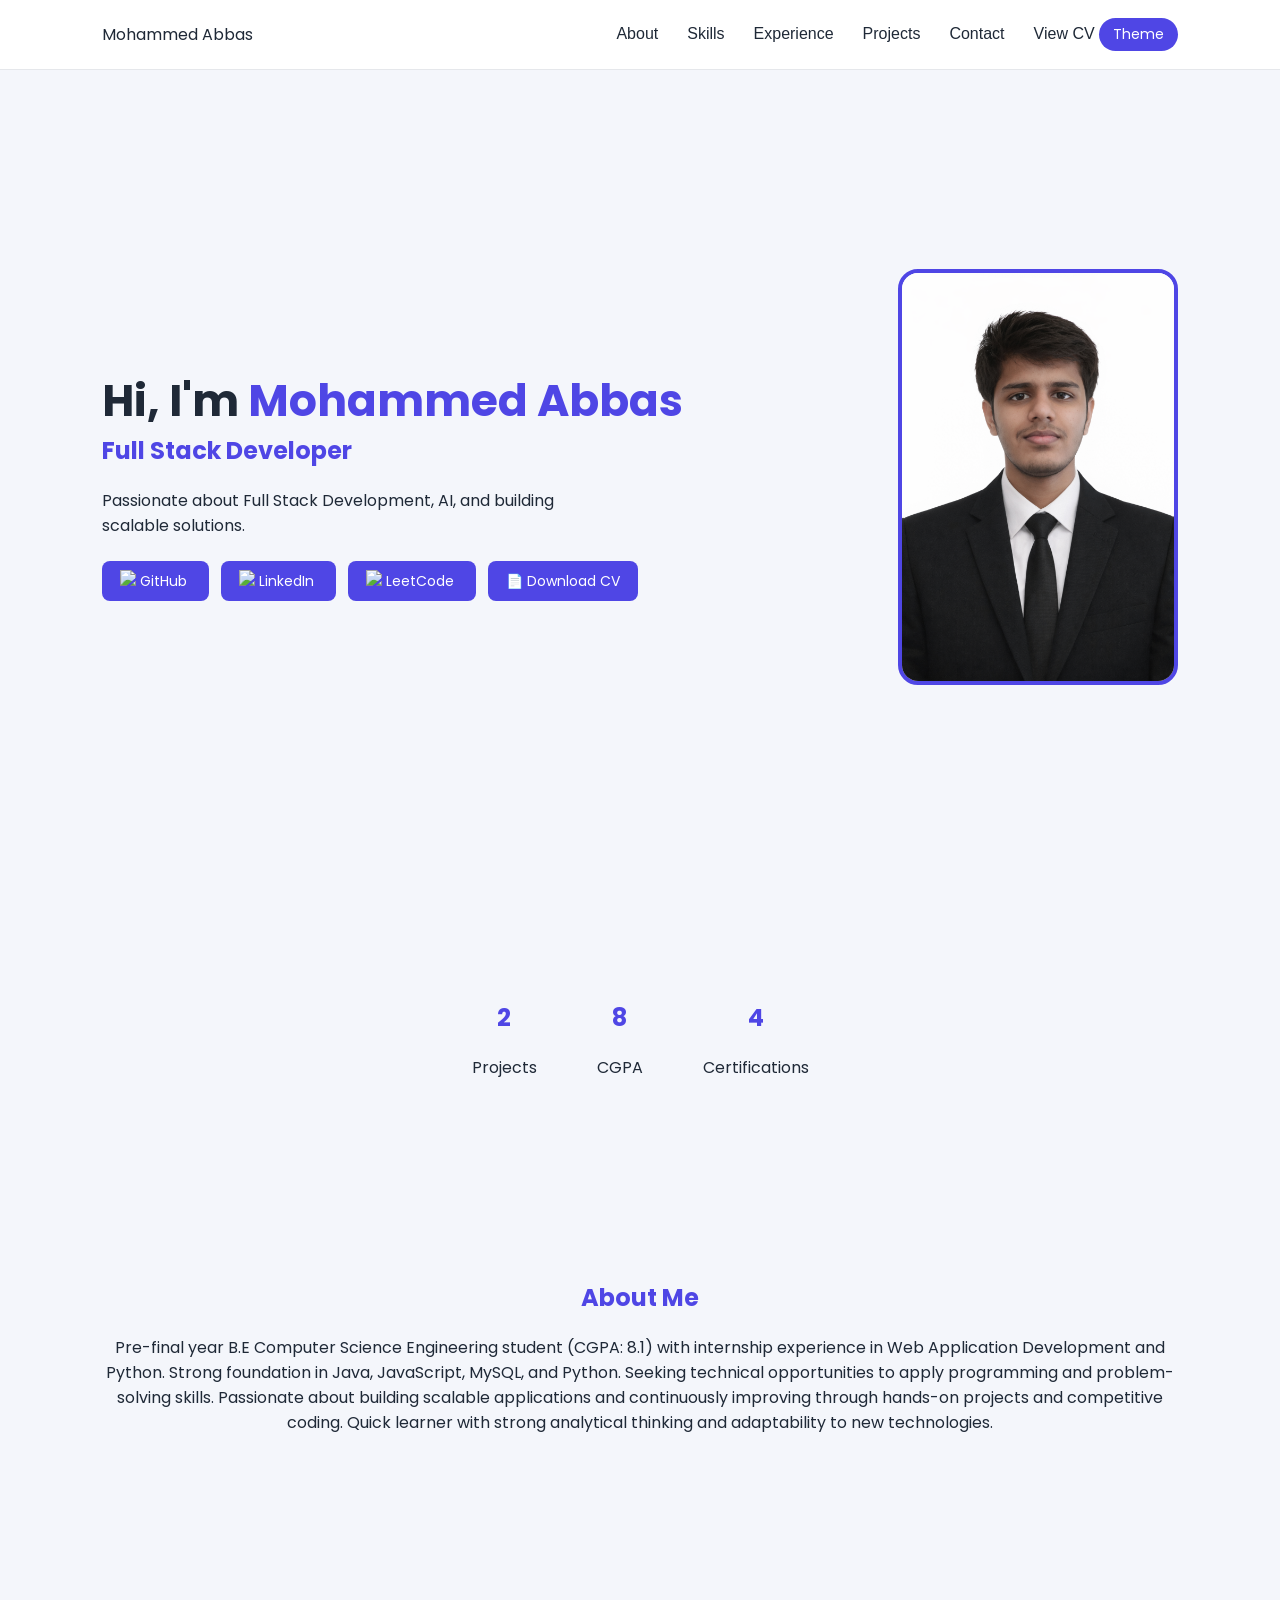
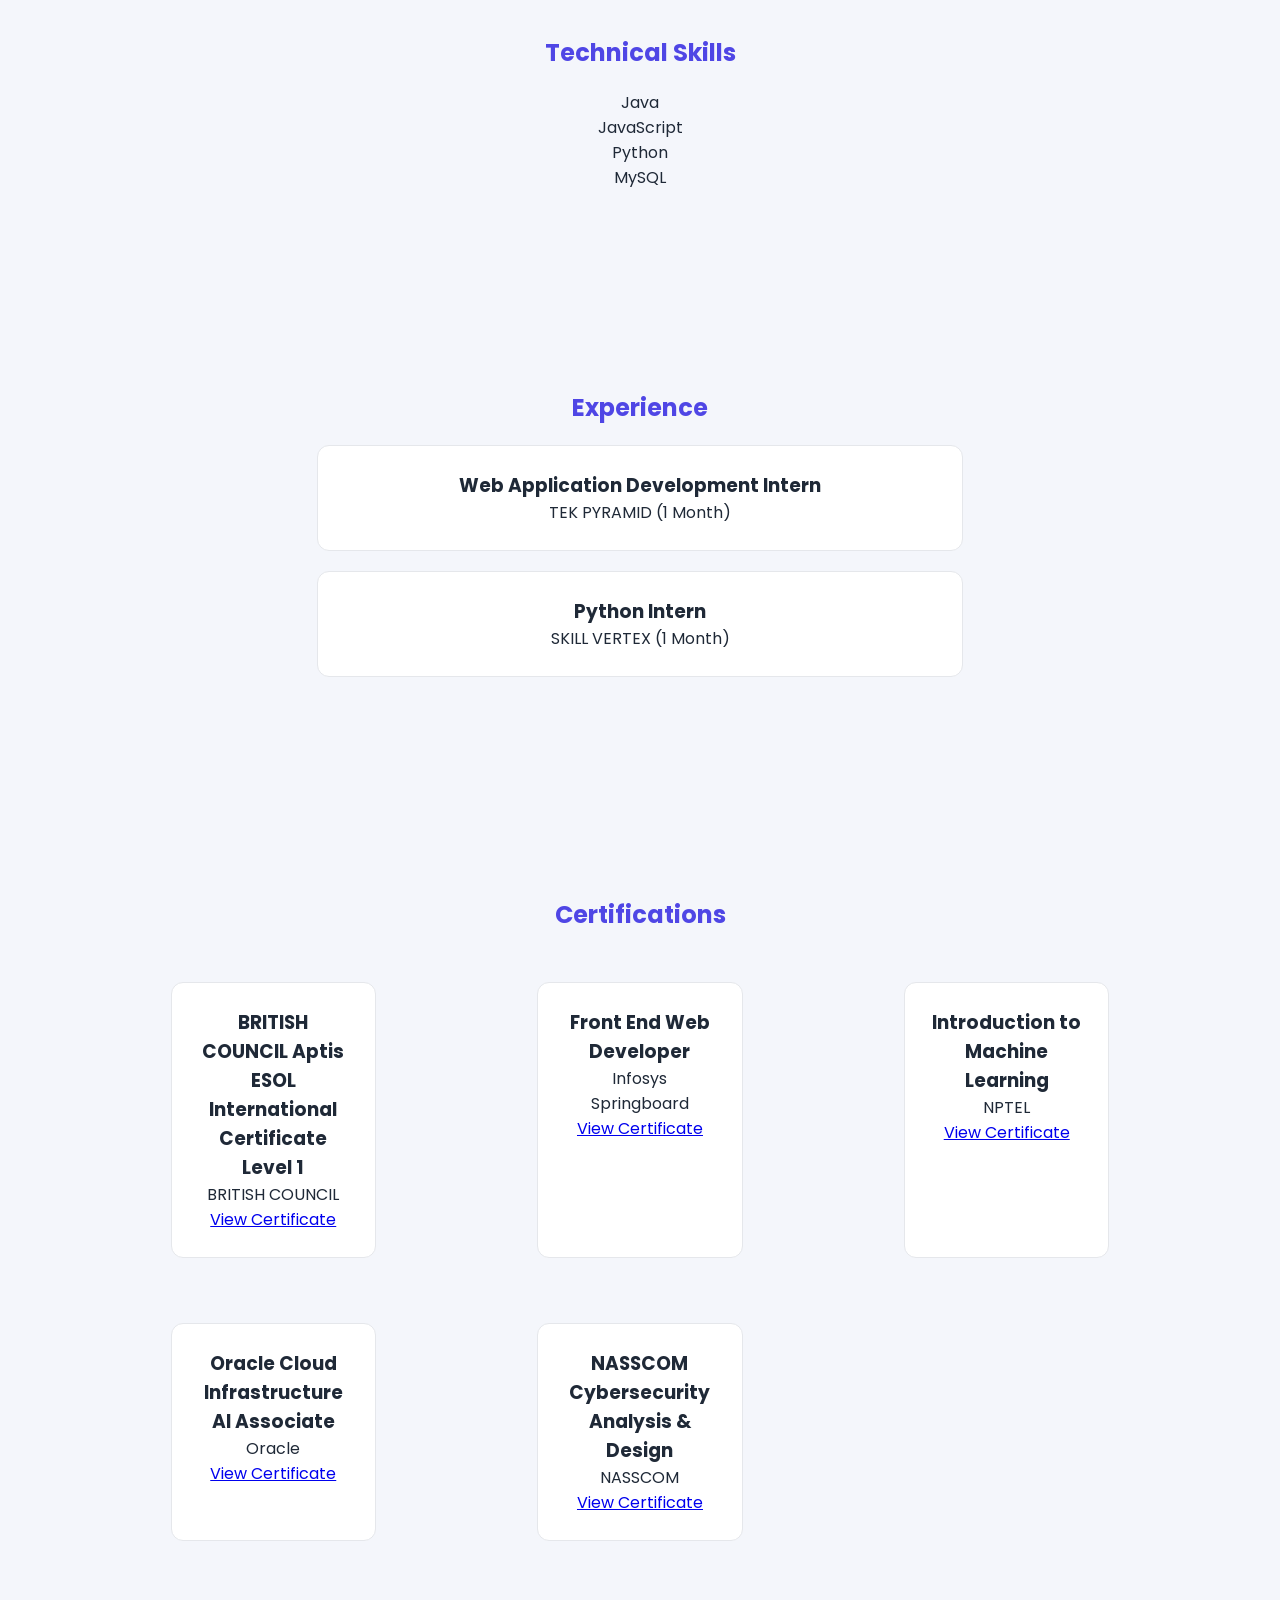
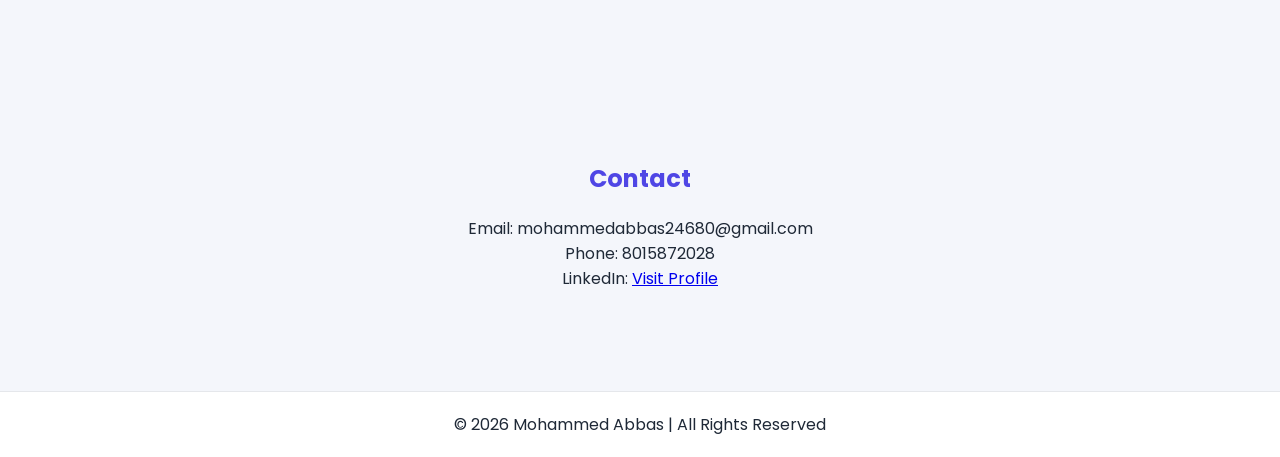
==== commit a2ea6e1c: "Add theme toggle button to navigation Added a theme toggle button to the navigation." ====
--- a/index.html
+++ b/index.html
@@ -19,6 +19,7 @@
     <a href="projects.html">Projects</a>
     <a href="#contact">Contact</a>
     <a href="resume.pdf" target="_blank">View CV</a>
+    <button class="theme-toggle" onclick="toggleTheme()">Theme</button>
   </nav>
 </header>
 
@@ -36,7 +37,7 @@
         GitHub
       </a>
 
-      <a href="https://www.linkedin.com/in/mohammed-abbas-a-27957293/" target="_blank" class="btn-dark">
+      <a href="https://www.linkedin.com/public-profile/settings?trk=d_flagship3_profile_self_view_public_profile" target="_blank" class="btn-dark">
         <img src="https://cdn.jsdelivr.net/gh/devicons/devicon/icons/linkedin/linkedin-original.svg" width="18">
         LinkedIn
       </a>
@@ -192,3 +193,6 @@
 </body>
 </html>
 
+
+
+
--- a/style.css
+++ b/style.css
@@ -1,237 +1,149 @@
+:root {
+  --bg: #f4f6fb;
+  --text: #1f2937;
+  --accent: #4f46e5;
+  --card: #ffffff;
+  --border: #e5e7eb;
+}
+
+body.dark {
+  --bg: #0f172a;
+  --text: #e5e7eb;
+  --accent: #22d3ee;
+  --card: #1e293b;
+  --border: #334155;
+}
+
 * {
   margin: 0;
   padding: 0;
   box-sizing: border-box;
   font-family: 'Poppins', sans-serif;
-  scroll-behavior: smooth;
+  transition: background 0.3s, color 0.3s;
 }
 
 body {
-  background: linear-gradient(-45deg, #0f172a, #0b1120, #1e293b, #020617);
-  background-size: 400% 400%;
-  animation: gradientBG 12s ease infinite;
-  color: #e2e8f0;
+  background: var(--bg);
+  color: var(--text);
 }
 
-@keyframes gradientBG {
-  0% { background-position: 0% 50%; }
-  50% { background-position: 100% 50%; }
-  100% { background-position: 0% 50%; }
-}
-
-/* ===== GLASS NAVBAR ===== */
-
+/* HEADER */
 header {
   display: flex;
   justify-content: space-between;
   align-items: center;
-  padding: 18px 8%;
+  padding: 20px 8%;
   position: fixed;
   width: 100%;
-  backdrop-filter: blur(12px);
-  background: rgba(15, 23, 42, 0.6);
-  border-bottom: 1px solid rgba(255,255,255,0.05);
+  background: var(--card);
+  border-bottom: 1px solid var(--border);
   z-index: 1000;
 }
 
-.logo {
-  font-weight: 600;
-  font-size: 18px;
-  color: #38bdf8;
-}
-
-nav {
-  display: flex;
-  gap: 25px;
-}
-
 nav a {
+  margin-left: 25px;
   text-decoration: none;
-  color: #cbd5e1;
-  transition: 0.3s;
+  color: var(--text);
+  font-weight: 500;
 }
 
 nav a:hover {
-  color: #38bdf8;
+  color: var(--accent);
 }
 
-/* ===== HERO ===== */
+/* THEME TOGGLE */
+.theme-toggle {
+  cursor: pointer;
+  padding: 6px 14px;
+  border-radius: 20px;
+  background: var(--accent);
+  color: white;
+  border: none;
+  font-size: 14px;
+}
 
+/* HERO */
 .hero {
   min-height: 100vh;
   display: flex;
   align-items: center;
   justify-content: space-between;
-  padding: 140px 8%;
+  padding: 140px 8% 80px;
   gap: 60px;
 }
 
 .hero-text h1 {
-  font-size: 52px;
-  margin-bottom: 15px;
+  font-size: 44px;
 }
 
 .hero-text span {
-  color: #38bdf8;
-}
-
-.hero-text h2 {
-  color: #94a3b8;
-  margin-bottom: 20px;
+  color: var(--accent);
 }
 
 .hero-text p {
-  max-width: 520px;
-  margin-bottom: 30px;
-  line-height: 1.6;
+  margin: 20px 0 30px;
+  max-width: 500px;
 }
 
-/* ===== GLOW BUTTONS ===== */
-
-.btn-dark {
-  display: flex;
-  align-items: center;
-  gap: 8px;
+.hero-buttons a {
+  margin-right: 12px;
   padding: 10px 18px;
   border-radius: 8px;
-  background: rgba(255,255,255,0.05);
-  border: 1px solid rgba(255,255,255,0.1);
-  color: #e2e8f0;
+  background: var(--accent);
+  color: white;
   text-decoration: none;
-  transition: 0.3s;
+  font-size: 14px;
 }
 
-.btn-dark:hover {
-  background: #38bdf8;
-  color: black;
-  box-shadow: 0 0 15px #38bdf8;
-  transform: translateY(-4px);
+.hero-image img {
+  width: 280px;
+  border-radius: 20px;
+  border: 4px solid var(--accent);
 }
 
-/* ===== FLOATING IMAGE ===== */
-
-.hero-image img {
-  width: 330px;
-  height: 330px;
-  object-fit: cover;
-  border-radius: 20px;
-  box-shadow: 0 0 40px rgba(56,189,248,0.3);
-  animation: float 4s ease-in-out infinite;
-}
-
-@keyframes float {
-  0% { transform: translateY(0px); }
-  50% { transform: translateY(-20px); }
-  100% { transform: translateY(0px); }
-}
-
-/* ===== SECTIONS ===== */
-
+/* SECTIONS */
 .section {
   padding: 100px 8%;
   text-align: center;
 }
 
 .section h2 {
-  font-size: 34px;
-  color: #38bdf8;
-  margin-bottom: 30px;
+  margin-bottom: 20px;
+  color: var(--accent);
 }
 
-/* ===== PREMIUM CARDS ===== */
-
-.card {
-  background: rgba(255,255,255,0.05);
-  backdrop-filter: blur(12px);
-  border: 1px solid rgba(255,255,255,0.1);
-  padding: 30px;
-  margin: 25px auto;
+/* CARDS */
+.card, .cert-card {
+  background: var(--card);
+  border: 1px solid var(--border);
+  padding: 25px;
+  border-radius: 12px;
+  margin: 20px auto;
   width: 60%;
-  border-radius: 14px;
-  transition: 0.4s;
 }
 
-.card:hover {
-  transform: translateY(-10px) scale(1.02);
-  box-shadow: 0 0 25px rgba(56,189,248,0.3);
-}
-.progress {
-  height: 12px;
-  width: 0;
-  background: linear-gradient(90deg, #38bdf8, #6366f1);
-  box-shadow: 0 0 15px #38bdf8;
-  transition: 2s;
-}
-.section::after {
-  content: "";
-  display: block;
-  width: 80px;
-  height: 3px;
-  margin: 20px auto 0;
-  background: #38bdf8;
-  box-shadow: 0 0 10px #38bdf8;
-}
 .cert-grid {
   display: grid;
-  grid-template-columns: repeat(auto-fit, minmax(280px, 1fr));
-  gap: 30px;
-  margin-top: 50px;
+  grid-template-columns: repeat(auto-fit, minmax(260px, 1fr));
+  gap: 25px;
+  margin-top: 30px;
 }
 
-.cert-card {
-  background: rgba(255,255,255,0.05);
-  padding: 35px 25px;
-  border-radius: 16px;
-  backdrop-filter: blur(12px);
-  border: 1px solid rgba(255,255,255,0.1);
-  transition: 0.3s ease;
-  display: flex;
-  flex-direction: column;
-  justify-content: space-between;
-  min-height: 220px;
+/* FOOTER */
+footer {
   text-align: center;
+  padding: 20px;
+  background: var(--card);
+  border-top: 1px solid var(--border);
 }
 
-.cert-card h3 {
-  font-size: 18px;
-  margin-bottom: 10px;
-  color: #38bdf8;
-}
-
-.cert-card p {
-  font-size: 14px;
-  margin-bottom: 20px;
-  color: #cbd5e1;
-}
-
-.cert-card:hover {
-  transform: translateY(-8px);
-  box-shadow: 0 0 25px rgba(56,189,248,0.3);
-}
-
-/* ===== FOOTER ===== */
-
-footer {
-  text-align: center;
-  padding: 25px;
-  background: rgba(0,0,0,0.5);
-  color: #94a3b8;
-}
-
-/* ===== RESPONSIVE ===== */
-
+/* RESPONSIVE */
 @media(max-width: 900px) {
   .hero {
     flex-direction: column;
     text-align: center;
   }
-
   .card {
     width: 90%;
   }
-
-  .hero-image img {
-    width: 250px;
-    height: 250px;
-  }
-}+}
